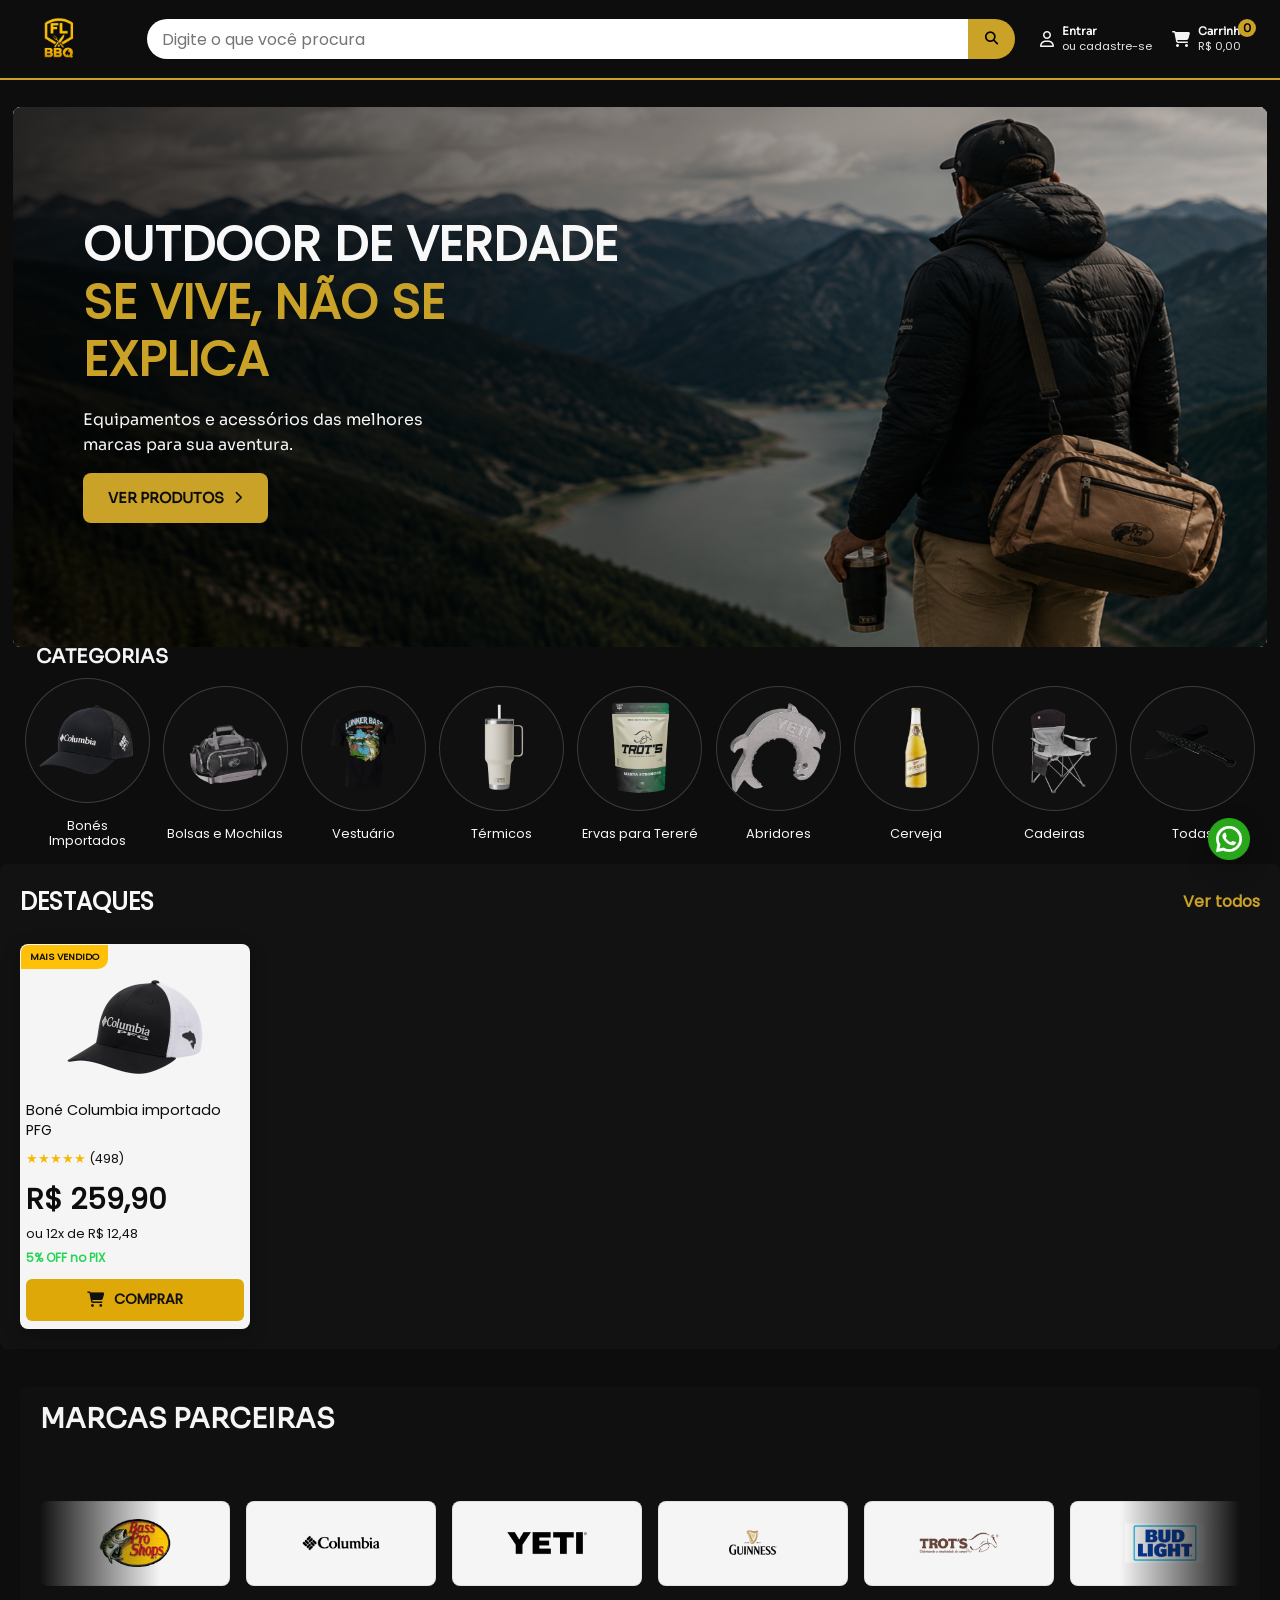
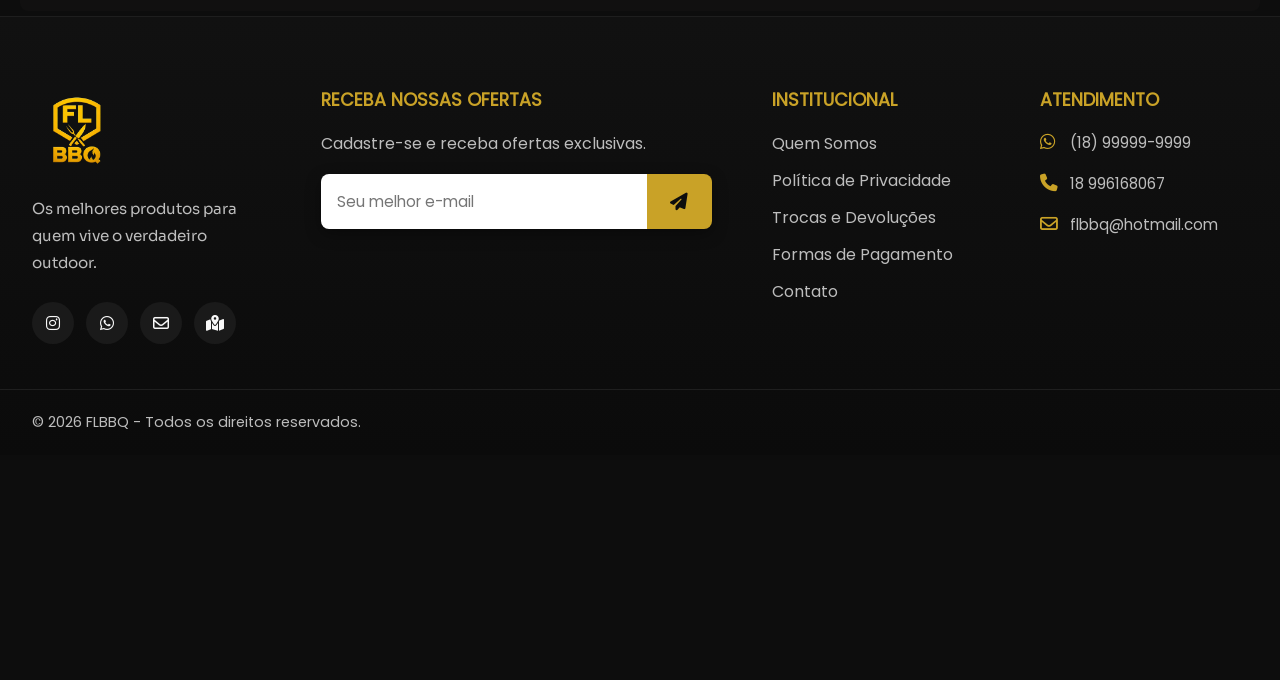
==== index.html @ b95c38c6 "V1 do projeto FLBBQ. OBS: somente o visual da loja está feito nesta etapa, ainda faltam alguns ajust" ====
<!DOCTYPE html>
<html lang="pt-br">
<head>
    <meta charset="UTF-8">
    <meta name="viewport" content="width=device-width, initial-scale=1.0">
    <!-- FAVICON SITE -->
     <link rel="shortcut icon" href="./src/favicon/favicon.ico" type="image/x-icon">
    <!-- IMPORT DOS ICONES -->
     <link rel="stylesheet"href="https://cdnjs.cloudflare.com/ajax/libs/font-awesome/6.7.2/css/all.min.css">
    <!-- LINK dos CSS -->
     <link rel="stylesheet" href="./src/style/global.css">
     <link rel="stylesheet" href="./src/style/header.css">
     <link rel="stylesheet" href="./src/style/banner.css">
     <link rel="stylesheet" href="./src/style/categorias.css">
     <link rel="stylesheet" href="./src/style/produtos.css">
     <link rel="stylesheet" href="./src/style/marcas.css">
     <link rel="stylesheet" href="./src/style/contato.css">
     <link rel="stylesheet" href="./src/style/footer.css">
    <title>FLBBQ</title>
</head>
<body>
    <header class="header">

        <!-- TOPO -->
        <div class="header-top">
            <div class="container">

                <div class="header-contact">
                    <a href="#">
                        <i class="fa-regular fa-comment"></i>
                        Fale Conosco
                    </a>

                    <a href="tel:+5518996168067">
                        <i class="fa-solid fa-phone"></i>
                        (18) 99616-8067
                    </a>

                    <a href="#">
                        <i class="fa-brands fa-whatsapp"></i>
                        (18) 99616-8067
                    </a>
                </div>

                <div class="header-user-links">
                    <a href="#">
                        <i class="fa-regular fa-file-lines"></i>
                        Meus Pedidos
                    </a>

                    <a href="#">
                        <i class="fa-regular fa-user"></i>
                        Minha Conta
                    </a>
                </div>

            </div>
        </div>

        <!-- PRINCIPAL -->
        <div class="header-main">
            <div class="container">

                <div class="logo">
                    <a href="./index.html"><img src="./src/assets/imgs/logo.png" alt="FLBBQ"></a>
                </div>

                <form class="search-box">
                    <input type="text" placeholder="Digite o que você procura">
                    <button onclick="procurar()">
                        <i class="fa-solid fa-magnifying-glass"></i>
                    </button>
                </form>

                <div class="header-actions">

                    <a href="#" class="account">
                        <i class="fa-regular fa-user"></i>

                        <div>
                            <span>Entrar</span>
                            <small>ou cadastre-se</small>
                        </div>
                    </a>

                    <a href="#" class="cart">
                        <i class="fa-solid fa-cart-shopping"></i>

                        <div>
                            <span>Carrinho</span>
                            <small>R$ 0,00</small>
                        </div>

                        <span class="cart-badge">0</span>
                    </a>

                </div>

            </div>
        </div>
        <hr>

        <!-- MENU -->
        <nav class="navbar">
            <div class="container">

                <ul>
                    <li><a href="#">Bonés Importados</a></li>
                    <li><a href="#">Vestuário</a></li>
                    <li><a href="#">Térmicos</a></li>
                    <li><a href="#">Cerveja</a></li>
                    <li><a href="#">Abridores de Garrafa</a></li>
                    <li><a href="#">Bolsas e Mochilas</a></li>
                    <li><a href="#">Cadeiras e Decoração</a></li>
                    <li><a href="#">+ Categorias</a></li>
                </ul>

            </div>
        </nav> 

    </header>

    <a href="https://api.whatsapp.com/send/?phone=5518996168067&text=Seja+bem+bem+vindo+ao+FLBBQ%2C+em+que+posso+te+ajudar+hoje" class="btn-contato" target="_blank">
        <img src="./src/assets/imgs/ico/whatsapp.png" alt="Contato">
    </a>

    <main>

        <div class="main-conteiner">

            <!-- Slider -->

            <div class="banner-slider">

                <img src="./src/assets/imgs/banners/banner1.jpg" class="slide active">
                <img src="./src/assets/imgs/banners/banner2.jpg" class="slide">
                <img src="./src/assets/imgs/banners/banner3.jpg" class="slide">
                <img src="./src/assets/imgs/banners/banner4.jpg" class="slide">

            </div>

            <!-- Overlay -->

            <div class="banner-overlay"></div>

            <!-- Botões -->

            <button class="banner-btn prev">
                <i class="fa-solid fa-chevron-left"></i>
            </button>

            <button class="banner-btn next">
                <i class="fa-solid fa-chevron-right"></i>
            </button>

            <!-- Conteúdo -->

            <div class="main-content">

                <h2>
                    OUTDOOR DE VERDADE
                    <span>SE VIVE, NÃO SE EXPLICA</span>
                </h2>

                <p>
                    Equipamentos e acessórios das melhores marcas para sua aventura.
                </p>

                <button>

                    <a href="#destaques">VER PRODUTOS</a>

                    <i class="fa-solid fa-chevron-right"></i>

                </button>

            </div>

        </div>

    </main>

    <div class="banner-info">

        <div class="info-item">

            <i class="fa-solid fa-truck"></i>

            <div>

                <h4>ENVIO PARA TODO BRASIL</h4>

                <p>Com agilidade e segurança</p>

            </div>

        </div>

        <div class="info-item">

            <i class="fa-regular fa-credit-card"></i>

            <div>

                <h4>PARCELE EM ATÉ 12X</h4>

                <p>No cartão de crédito</p>

            </div>

        </div>

        <div class="info-item">

            <i class="fa-regular fa-gem"></i>

            <div>

                <h4>DESCONTO NO PIX</h4>

                <p>5% de desconto</p>

            </div>

        </div>

        <div class="info-item">

            <i class="fa-solid fa-shield-halved"></i>

            <div>

                <h4>COMPRA 100% SEGURA</h4>

                <p>Seus dados protegidos</p>

            </div>

        </div>

    </div>
    <section id="categorias">

        <h2 class="categoria-title">Categorias</h2>

        <div class="categoria-container">

            <div class="categoria" onclick="categoria('bone')">
                <div class="categoria-img">
                    <img src="./src/assets/imgs/categorias/BONE.png" alt="Boné">
                </div>
                <h3>Bonés Importados</h3>
            </div>

            <div class="categoria">
                <div class="categoria-img" onclick="categoria('mochila')">
                    <img src="./src/assets/imgs/categorias/BOUSA_MOCHILA.png" alt="Mochila">
                </div>
                <h3>Bolsas e Mochilas</h3>
            </div>

            <div class="categoria" onclick="categoria('vestuario')">
                <div class="categoria-img">
                    <img src="./src/assets/imgs/categorias/VESTUARIO.png" alt="Vestuário">
                </div>
                <h3>Vestuário</h3>
            </div>

            <div class="categoria" onclick="categoria('termico')">
                <div class="categoria-img">
                    <img src="./src/assets/imgs/categorias/TERMICOS.png" alt="Térmico">
                </div>
                <h3>Térmicos</h3>
            </div>

            <div class="categoria" onclick="categoria('terere')">
                <div class="categoria-img">
                    <img src="./src/assets/imgs/categorias/ERVA.png" alt="Tereré">
                </div>
                <h3>Ervas para Tereré</h3>
            </div>

            <div class="categoria" onclick="categoria('abridor')">
                <div class="categoria-img">
                    <img src="./src/assets/imgs/categorias/ABRIDOR_GARRAFA.png" alt="Abridor">
                </div>
                <h3>Abridores</h3>
            </div>

            <div class="categoria" onclick="categoria('cerveja')">
                <div class="categoria-img">
                    <img src="./src/assets/imgs/categorias/CERVEJA.png" alt="Cerveja">
                </div>
                <h3>Cerveja</h3>
            </div>

            <div class="categoria">
                <div class="categoria-img" onclick="categoria('cadeira')">
                    <img src="./src/assets/imgs/categorias/CADEIRAS_DECORACAO.png" alt="Cadeira">
                </div>
                <h3>Cadeiras</h3>
            </div>

            <div class="categoria" id="TodasCategorias">

                <div class="categoria-img" onclick="categoria('todos')">

                    <img
                        id="imgTodasCategorias"
                        src="./src/assets/imgs/categorias/CUTELEIRA.png"
                        alt="Todas as categorias"
                    >

                </div>

                <h3>Todas</h3>

            </div>

        </div>

    </section>

    <section id="destaques">

        <div class="container">

            <div class="section-header">

                <h2>Destaques</h2>

                <a href="#">Ver todos</a>

            </div>

            <div class="produtos">

                <!-- Produto -->

                <article class="card-produto">

                    <span class="status mais-vendido">Mais Vendido</span>

                    <div class="image-produto" id="produto">

                        <img src="./src/assets/imgs/produtos/Bone-Columbia-PFG.png" alt="Image Produto">

                    </div>

                    <div class="info-produto">

                        <h3>
                            Boné Columbia importado PFG
                        </h3>

                        <div class="avaliacao">

                            ★★★★★
                            <span>(498)</span>

                        </div>

                        <div class="preco">

                            R$ 259,90

                        </div>

                        <div class="parcelas">

                            ou 12x de R$ 12,48

                        </div>

                        <div class="pix">

                            5% OFF no PIX

                        </div>

                        <button>

                            <i class="fa-solid fa-cart-shopping"></i>

                            Comprar

                        </button>

                    </div>

                </article>

                <!-- Repita os outros produtos -->

            </div>

        </div>

    </section>

    <section id="marcas">

        <div class="container">

            <div class="section-header">

                <h2>Marcas Parceiras</h2>

            </div>

            <div class="marcas-slider">

                <div class="marcas-track">

                    <!-- PRIMEIRA LISTA -->

                    <a href="https://www.basspro.com/home" class="marca" target="_blank">
                        <img src="./src/assets/imgs/marcas/bassproshops.png" alt="Bass Pro Shops">
                    </a>

                    <a href="https://www.columbiasportswear.com.br/" class="marca" target="_blank">
                        <img src="./src/assets/imgs/marcas/columbia.png" alt="Columbia">
                    </a>

                    <a href="https://www.yeti.com/" class="marca" target="_blank">
                        <img src="./src/assets/imgs/marcas/yeti.png" alt="YETI">
                    </a>

                    <a href="https://www.guinness.com/" class="marca" target="_blank">
                        <img src="./src/assets/imgs/marcas/guinness.png" alt="Guinness">
                    </a>

                    <a href="https://trots.com.br/" class="marca" target="_blank">
                        <img src="./src/assets/imgs/marcas/trots.png" alt="Trots">
                    </a>

                    <a href="https://www.budlight.com/" class="marca" target="_blank">
                        <img src="./src/assets/imgs/marcas/budlight.png" alt="Bud Light">
                    </a>

                    <a href="#" class="marca">
                        <img src="./src/assets/imgs/marcas/bronwning.png" alt="Browning">
                    </a>

                    <a href="#" class="marca">
                        <img src="./src/assets/imgs/marcas/cabelas.png" alt="Cabelas">
                    </a>

                    <a href="#" class="marca">
                        <img src="./src/assets/imgs/marcas/coleman.png" alt="Coleman">
                    </a>

                    <a href="#" class="marca">
                        <img src="./src/assets/imgs/marcas/coors.png" alt="Coors">
                    </a>

                    <a href="#" class="marca">
                        <img src="./src/assets/imgs/marcas/kershaw.png" alt="Kershaw">
                    </a>

                    <a href="#" class="marca">
                        <img src="./src/assets/imgs/marcas/miller.png" alt="Miller">
                    </a>

                    <a href="#" class="marca">
                        <img src="./src/assets/imgs/marcas/modelo.png" alt="Modelo">
                    </a>

                    <!-- SEGUNDA LISTA (DUPLICADA) -->

                    <a href="https://www.basspro.com/home" class="marca" target="_blank">
                        <img src="./src/assets/imgs/marcas/bassproshops.png" alt="Bass Pro Shops">
                    </a>

                    <a href="https://www.columbiasportswear.com.br/" class="marca" target="_blank">
                        <img src="./src/assets/imgs/marcas/columbia.png" alt="Columbia">
                    </a>

                    <a href="https://www.yeti.com/" class="marca" target="_blank">
                        <img src="./src/assets/imgs/marcas/yeti.png" alt="YETI">
                    </a>

                    <a href="https://www.guinness.com/" class="marca" target="_blank">
                        <img src="./src/assets/imgs/marcas/guinness.png" alt="Guinness">
                    </a>

                    <a href="https://trots.com.br/" class="marca" target="_blank">
                        <img src="./src/assets/imgs/marcas/trots.png" alt="Trots">
                    </a>

                    <a href="https://www.budlight.com/" class="marca" target="_blank">
                        <img src="./src/assets/imgs/marcas/budlight.png" alt="Bud Light">
                    </a>

                    <a href="#" class="marca">
                        <img src="./src/assets/imgs/marcas/bronwning.png" alt="Browning">
                    </a>

                    <a href="#" class="marca">
                        <img src="./src/assets/imgs/marcas/cabelas.png" alt="Cabelas">
                    </a>

                    <a href="#" class="marca">
                        <img src="./src/assets/imgs/marcas/coleman.png" alt="Coleman">
                    </a>

                    <a href="#" class="marca">
                        <img src="./src/assets/imgs/marcas/coors.png" alt="Coors">
                    </a>

                    <a href="#" class="marca">
                        <img src="./src/assets/imgs/marcas/kershaw.png" alt="Kershaw">
                    </a>

                    <a href="#" class="marca">
                        <img src="./src/assets/imgs/marcas/miller.png" alt="Miller">
                    </a>

                    <a href="#" class="marca">
                        <img src="./src/assets/imgs/marcas/modelo.png" alt="Modelo">
                    </a>

                </div>

            </div>

        </div>

    </section>

    <footer>

        <div class="container footer-container">

            <!-- Logo -->

            <div class="footer-logo">

                <img src="./src/assets/imgs/logo.png" alt="FLBBQ">

                <p>
                    Os melhores produtos para quem vive o verdadeiro
                    outdoor.
                </p>

                <div class="footer-social">

                    <!-- Instagram -->
                    <a href="https://instagram.com/flbbq" target="_blank" aria-label="Instagram">
                        <i class="fa-brands fa-instagram"></i>
                    </a>

                    <!-- WhatsApp -->
                    <a href="https://api.whatsapp.com/send/?phone=5518996168067&text=Seja+bem+bem+vindo+ao+FLBBQ%2C+em+que+posso+te+ajudar+hoje" target="_blank" aria-label="WhatsApp">
                        <i class="fa-brands fa-whatsapp"></i>
                    </a>

                    <!-- E-mail -->
                    <a href="mailto:contato@flbbq.com.br" aria-label="E-mail">
                        <i class="fa-regular fa-envelope"></i>
                    </a>

                    <a href="https://www.google.com/maps/search/?api=1&query=Av.+Cel.+José+Soares+Marcondes,+3364+-+Jardim+Bongiovani,+Presidente+Prudente+-+SP,+19050-230" target="_blank" aria-label="Nossa localização">
                        <i class="fa-solid fa-map-location-dot"></i>
                    </a>

                </div>

            </div>

            <!-- Newsletter -->

            <div class="footer-news">

                <h3>Receba nossas ofertas</h3>

                <p>
                    Cadastre-se e receba ofertas exclusivas.
                </p>

                <form>

                    <input
                        type="email"
                        placeholder="Seu melhor e-mail"
                    >

                    <button>

                        <i class="fa-solid fa-paper-plane"></i>

                    </button>

                </form>

            </div>

            <!-- Institucional -->

            <div class="footer-links">

                <h3>Institucional</h3>

                <ul>

                    <li><a href="#">Quem Somos</a></li>

                    <li><a href="#">Política de Privacidade</a></li>

                    <li><a href="#">Trocas e Devoluções</a></li>

                    <li><a href="#">Formas de Pagamento</a></li>

                    <li><a href="#">Contato</a></li>

                </ul>

            </div>

            <!-- Atendimento -->

            <div class="footer-contact">

                <h3>Atendimento</h3>

                <ul>

                    <li>

                        <i class="fa-brands fa-whatsapp"></i>

                        (18) 99999-9999

                    </li>

                    <li>

                        <i class="fa-solid fa-phone"></i>

                        18 996168067

                    </li>

                    <li>

                        <i class="fa-regular fa-envelope"></i>

                        flbbq@hotmail.com

                    </li>

                </ul>

            </div>

        </div>

        <div class="footer-bottom">

            <div class="container">

                <p>

                    © 2026 FLBBQ - Todos os direitos reservados.

                </p>

            </div>

        </div>

    </footer>

    <script src="./src/assets/JS/main.js"></script>
    <script src="./src/assets/JS/banner/script.js"></script>
    <script src="./src/assets/JS/categorias/script.js"></script>
</body>
</html>
---- src/style/global.css ----
/* IMPORTANDO AS FONTES PARA O PROJETO */
@font-face {
    font-family: Poppins;
    src: url(../assets/fonts/Poppins/Poppins-Regular.ttf);
}
@font-face {
    font-family: Sora;
    src: url(../assets/fonts/Sora/static/Sora-Regular.ttf);
}

/* ====================================
   DESIGN SYSTEM
==================================== */

:root{

    /*====================================
                CORES
    ====================================*/

    --gold: #C9A227;
    --gold-hover: #D8B53B;
    --gold-light: #E8C75A;

    --black: #0D0D0D;
    --black-light: #111010;
    --black-soft: #131212;

    --white: #F5F5F5;

    --gray: #E5E5E5;
    --gray-light: #F8F8F8;
    --gray-dark: #BDBDBD;

    --success: #2ECC71;
    --danger: #E74C3C;

    /*====================================
                FONTES
    ====================================*/

    --font-primary: "Poppins", sans-serif;
    --font-secund: "Sora", sans-serif;

    /*====================================
                TAMANHOS
    ====================================*/

    --container-width: 1400px;

    --top-bar-height: 32px;
    --header-height: 70px;
    --menu-height: 48px;

    --search-height: 42px;
    --button-height: 48px;

    /*====================================
                BORDAS
    ====================================*/

    --radius-sm: 4px;
    --radius-md: 8px;
    --radius-lg: 12px;
    --radius-full: 50%;

    /*====================================
                SOMBRAS
    ====================================*/

    --shadow-sm: 0 2px 8px rgba(0,0,0,.15);
    --shadow-md: 0 4px 15px rgba(0,0,0,.20);
    --shadow-lg: 0 8px 25px rgba(0,0,0,.25);

    /*====================================
                TRANSIÇÕES
    ====================================*/

    --transition-fast: .2s;
    --transition-normal: .3s;
    --transition-slow: .5s;

    /*====================================
                ESPAÇAMENTOS
    ====================================*/

    --space-xs: .5rem;
    --space-sm: .75rem;
    --space-md: 1rem;
    --space-lg: 1.5rem;
    --space-xl: 2rem;
    --space-2xl: 3rem;
}

/*====================================
            RESET
====================================*/

*{
    margin: 0;
    padding: 0;
    box-sizing: border-box;
}

html{
    scroll-behavior: smooth;
}

img{
    display: block;
    max-width: 100%;
}

a{
    text-decoration: none;
    color: inherit;
}

button{
    border: none;
    outline: none;
    cursor: pointer;
    font-family: inherit;
}

input{
    border: none;
    outline: none;
    font-family: inherit;
}

ul{
    list-style: none;
}

hr{
    border: 1px solid var(--gold);
}


/* =========================
   FONTES
========================= */

body{
    width: auto;
    height: auto;
    font-family: var(--font-primary);
    background: var(--black);
}

/* Container central da página */
.container{
    width:min(1400px,95%);
    margin:auto;
}

main{
    margin-top: 3vh;
    display: flex;
    align-items: center;
    justify-content: center;
}
---- src/style/header.css ----
/* =========================
   HEADER SUPERIOR
========================= */

.header-top{
    display: none;
    background: var(--black);
    border-bottom:1px solid rgba(255,255,255,.08);
}

/*
   Flex:
   Coloca os elementos lado a lado
*/
.header-top .container{
    display:flex;

    /* um grupo à esquerda e outro à direita */
    justify-content:space-between;

    /* centraliza verticalmente */
    align-items:center;

    /* altura menor */
    min-height: 20px;
}

/* Telefones e links */
.header-contact,
.header-user-links{
    display:flex;
    flex-direction: row;
    gap: 18px;
}

/* Links da barra superior */
.header-top a{
    color: var(--white);
    text-decoration:none;
    font-size:0.75rem;
    transition: 0.3s;
}

.header-top a:hover{
    color: var(--gold-hover);
}

/* =========================
   HEADER PRINCIPAL
========================= */

.header-main{
    background: var(--black);

    /* altura reduzida */
    padding:12px 0;
}

/*
   Grid:
   Logo | Busca | Ações
*/
.header-main .container{
    display:grid;

    /*
       90px para logo
       1fr ocupa todo espaço restante
       auto ajusta ações
    */
    grid-template-columns:90px 1fr auto;

    gap:25px;

    align-items:center;
}

/* =========================
   LOGO
========================= */

.logo img{
    width: 60%;
    display:block;
}

/* =========================
   BUSCA
========================= */

.search-box{
    display:flex;
    overflow:hidden;
    border-radius: 50px;
}

/*
   Campo ocupa todo espaço disponível
*/
.search-box input{
    width:100%;
    height: 40px;

    border:none;
    outline:none;

    padding:0 15px;

    font-family: var(--font-primary);
    font-size: 1rem;
}

/* Botão da lupa */
.search-box button{
    width: 50px;

    border:none;

    background: var(--gold);

    cursor:pointer;

    transition:.3s;
}

.search-box button:hover{
    background: var(--gold-hover);
}

/* =========================
   AÇÕES
========================= */

.header-actions{
    display:flex;
    gap:20px;
}

/* Login e Carrinho */
.account,
.cart{
    display:flex;

    align-items:center;

    gap:8px;

    text-decoration:none;

    color: var(--white);

    position:relative;
}

/* Texto principal */
.account span,
.cart span{
    display:block;

    font-family: var(--font-secund);
    font-size:.7rem;

    font-weight:600;
}

/* Texto secundário */
.account small,
.cart small{
    display:block;

    font-size:.7rem;
    color: var(--gray);
}

.cart span{
    display: flex;
    align-items: center;
    justify-content: center;
}

/* =========================
   BADGE CARRINHO
========================= */

.cart-badge{
    position:absolute;

    top:-5px;
    right:-8px;

    width:18px;
    height:18px;

    border-radius:50%;

    background: var(--gold);

    display:flex;

    justify-content:center;
    align-items:center;

    color:#000;

    font-size:.65rem;

    font-weight:700;
}

/* =========================
   MENU
========================= */

.navbar{
    display: none;
    background:#050505;
}

/* Lista horizontal */
.navbar ul{
    display:flex;

    justify-content:space-between;

    list-style:none;
}

/* Links menu */
.navbar a{
    display:block;

    padding:14px 0;

    color: var(--white);

    text-decoration:none;

    text-transform:uppercase;

    font-family: var(--font-secund);

    font-size:.78rem;

    font-weight:600;

    transition:.3s;
}

.navbar a:hover{
    color: var(--gold-hover);
}
---- src/style/banner.css ----
/*====================================
            BANNER
====================================*/

.main-conteiner{

    width:98%;
    height: 60vh;

    position:relative;

    overflow:hidden;

    border-radius:var(--radius-md);

    display:flex;
    align-items:center;

}

/*====================================
            SLIDER
====================================*/

.banner-slider{

    position:absolute;

    inset:0;

    overflow:hidden;

}

.slide{

    position:absolute;

    inset:0;

    width:100%;
    height:100%;

}

/* Banner atual */

.slide.active{

    opacity:1;

    transform:translateX(0);

    z-index:2;

}

/* Banner que saiu */

.slide.left{

    opacity:1;

    transform:translateX(-100%);

    z-index:1;

}

/* Banner que está entrando */

.slide.right{

    opacity:1;

    transform:translateX(100%);

    z-index:3;

}

/*====================================
        CAMADA ESCURA
====================================*/

.banner-overlay{

    position:absolute;

    inset:0;

    z-index:5;

    background:linear-gradient(

        90deg,

        rgba(0,0,0,.82) 0%,

        rgba(0,0,0,.45) 45%,

        rgba(0,0,0,.15) 100%

    );

}

/*====================================
            BOTÕES
====================================*/

.banner-btn{

    position:absolute;

    top:50%;

    transform:translateY(-50%);

    width:55px;
    height:55px;

    border:none;

    border-radius:50%;

    background:rgba(0,0,0,.45);

    color:#fff;

    cursor:pointer;

    opacity:0;

    pointer-events:none;

    transition:.3s;

    z-index:20;

    backdrop-filter:blur(5px);

}

.main-conteiner:hover .banner-btn{

    opacity:1;

    pointer-events:auto;

}

.banner-btn:hover{

    background:var(--black-light);

    color:var(--gray-light);

    transform:translateY(-50%) scale(1.08);

}

.prev{

    left:20px;

}

.next{

    right:20px;

}

.banner-btn i{

    font-size:18px;

}

/*====================================
        CONTEÚDO DO BANNER
====================================*/

.main-content{

    position:relative;

    z-index:15;

    max-width:550px;

    margin-left:70px;

}

/*====================================
            TÍTULO
====================================*/

.main-content h2{

    font-family:var(--font-primary);

    font-size:3rem;

    line-height:1.2;

    text-transform:uppercase;

    color:var(--gray-light);

}

.main-content h2 span{

    color:var(--gold);

}

/*====================================
            TEXTO
====================================*/

.main-content p{

    margin-top:18px;

    max-width:390px;

    color:var(--white);

    font-family:var(--font-secund);

    font-size:1rem;

    line-height:1.6;

}

/*====================================
            BOTÃO
====================================*/

.main-content button{

    transform: translateY(-15px);

    margin-top:30px;

    width:185px;
    height:50px;

    border:none;

    border-radius:var(--radius-md);

    background:var(--gold);

    color:var(--black);

    font-family:var(--font-secund);

    font-size:.9rem;

    font-weight:700;

    text-transform:uppercase;

    display:flex;

    align-items:center;

    justify-content:center;

    gap:10px;

    cursor:pointer;

    transition:.3s;

}

.main-content button a{

    text-decoration:none;

    color:inherit;

}

.main-content button:hover{

    background:var(--gold-hover);

    box-shadow:0 12px 30px rgba(0,0,0,.35);

}

.main-content button i{

    font-size:.8rem;

}

/*====================================
        INFORMAÇÕES
====================================*/

.banner-info{
    
    display: none;

    position:absolute;

    left:50%;

    bottom:17vh;

    transform:translateX(-50%);

    width:96%;

    max-width:1180px;

    height:78px;

    background:var(--black-light);

    justify-content:space-between;

    align-items:center;

    border-radius:var(--radius-md);

    box-shadow:0 10px 25px rgba(0,0,0,.35);

    z-index:30;

}

.info-item{

    flex:1;

    display:none; /* APARECER AS INFORMAÇOES DO BANNER*/

    justify-content:center;

    align-items:center;

    gap:14px;

    height:55%;

    border-right:1px solid rgba(255,255,255,.12);

}

.info-item:last-child{

    border-right:none;

}

.info-item i{

    color:var(--gold);

    font-size:1.2rem;

}

.info-item h4{

    color:var(--gray-light);

    font-family:var(--font-primary);

    font-size:.8rem;

    font-weight:700;

    margin-bottom:3px;

}

.info-item p{

    color:var(--gray-dark);

    font-size:.7rem;

    font-family:var(--font-secund);

}

/*====================================
        RESPONSIVO
====================================*/

@media(max-width:1000px){

    .main-content{

        margin-left:40px;

    }

    .main-content h2{

        font-size:2.3rem;

    }

    .banner-info{

        flex-wrap:wrap;

        height:auto;

        padding:20px;

        gap:20px;

    }

    .info-item{

        flex:0 0 calc(50% - 10px);

        border:none;

    }

}

@media(max-width:700px){

    .main-conteiner{

        height:60vh;

    }

    .main-content{

        margin:30px;

    }

    .main-content h2{

        font-size:2rem;

    }

    .main-content p{

        font-size:.9rem;

    }

    .banner-btn{

        width:45px;

        height:45px;

    }

    .banner-info{

        position:relative;

        left:0;

        bottom:0;

        transform:none;

        width:100%;

        margin-top:20px;

        border-radius:0;

    }

    .info-item{

        flex:100%;

    }

}
---- src/style/categorias.css ----
/*======================================
            CATEGORIAS
=======================================*/

#categorias{

    width: 100%;

    max-width: var(--container-width);
    transform: translateY(-7vh);
    margin: 60px auto;

}

#categorias h2{
    margin-left: 4vh;
}

/*============================
        TÍTULO
=============================*/

.categoria-title{

    font-family: var(--font-secund);

    font-size: 1.2rem;

    color: var(--white);

    text-transform: uppercase;

    margin-bottom: 1vh;

}

/*============================
    CONTAINER DAS CATEGORIAS
=============================*/

.categoria-container{

    display: flex;

    padding: 0px 2vh;

    justify-content: space-around;

    align-items: center;

}

/*============================
        CARD
=============================*/

.categoria{

    width: 120px;

    display: flex;

    flex-direction: column;

    align-items: center;

    cursor: pointer;

    transition: var(--transition-normal);

}

/*============================
    CÍRCULO DA IMAGEM
=============================*/

.categoria-img{

    width: 125px;

    height: 125px;

    border-radius: 50%;

    border: 1px solid rgba(255,255,255,.18);

    background: var(--black-light);

    display: flex;

    justify-content: center;

    align-items: center;

    overflow: hidden;

    transition: .3s;

}

/*============================
        IMAGEM
=============================*/

.categoria-img img{

    width: 78%;

    transition: .35s;

}

/*============================
        TEXTO
=============================*/

.categoria h3{

    margin-top: 15px;

    font-family: var(--font-primary);

    font-size: .8rem;

    color: var(--white);

    text-align: center;

    line-height: 1.2;

    font-weight: 500;

}

/*============================
        HOVER
=============================*/

.categoria:hover .categoria-img{

    border-color: var(--gold);

    box-shadow: 0 0 18px rgba(201,162,39,.35);

}

.categoria:hover img{

    transform: scale(1.08);

}

.categoria:hover h3{

    color: var(--gold);

}


/*====================================
        TODAS AS CATEGORIAS
====================================*/

#TodasCategorias .categoria-img img{

    transition: opacity .35s ease,
                transform .35s ease;

}

/* Classe usada pelo JavaScript */

#TodasCategorias .categoria-img img.fade{

    opacity:0;

    transform:scale(.92);

}
---- src/style/produtos.css ----
/*====================================
            DESTAQUES
====================================*/

#destaques{

    width:100%;
    display:flex;
    justify-content:center;
    align-items:center;
    transform: translateY(-12vh);
    padding:0px 0px 20px;
    background: var(--black);

}

#destaques .container{

    width:100%;
    max-width:1300px;

    margin:auto;

    padding:20px;

    background:var(--black-soft);

    border-radius:var(--radius-md);

}

/*====================================
            HEADER
====================================*/

.section-header{

    display:flex;

    justify-content:space-between;

    align-items:center;

    margin-bottom:25px;

}

.section-header h2{

    color:var(--gray-light);

    font-family:var(--font-primary);

    text-transform:uppercase;

}

.section-header a{

    color:var(--gold);

    text-decoration:none;

    font-weight:600;

}

.section-header a:hover{

    text-decoration:underline;

}

/*====================================
            GRID
====================================*/

.produtos{

    display:flex;

    gap:18px;

    flex-wrap:wrap;

    justify-content:flex-start;

}

/*====================================
            CARD
====================================*/

.card-produto{

    width:230px;
    height: auto;

    background:var(--white);

    border-radius:8px;

    overflow:hidden;

    position:relative;

    display:flex;
    flex-direction:column;

    border:1px solid rgba(255,255,255,.08);

    transition:.3s;

    box-shadow:0 5px 18px rgba(0,0,0,.25);

}

.card-produto:hover{

    transform:translateY(-1px);

    border-color:var(--gold);

    box-shadow:0 12px 25px rgba(0,0,0,.35);

}

/*====================================
            STATUS
====================================*/

.status{

    position:absolute;

    padding:5px 9px;

    border-radius: 0px 0px 10px 0px;

    font-size:.6rem;

    font-weight:bold;

    text-transform:uppercase;

    z-index:5;

}

.mais-vendido{

    background:#ffc107;

    color: var(--black);

}

.desconto{

    background:#dc3545;

    color: var(--white);

}

.lancamento{

    background:#ffc107;

    color: var(--black);

}

/*====================================
            IMAGEM
====================================*/

.image-produto{

    width:100%;

    height:150px;

    background:var(--white);

    display:flex;

    justify-content:center;

    align-items:center;

}

.image-produto img{

    width:100%;

    height:100%;

    object-fit:contain;

}


/*====================================
            INFO
====================================*/

.info-produto{

    max-height: 250px;

    flex:1;

    display:flex;

    flex-direction:column;

    padding: 5px;

}

.info-produto h3{

    color: var(--black);

    font-size:.9rem;

    line-height:1.4;

    font-weight:500;

    height:42px;

    margin-bottom:8px;

    overflow:hidden;

}

.avaliacao{

    color:#f5b904;

    font-size:.8rem;

    margin-bottom:10px;

}

.avaliacao span{

    color: var(--black-soft);

}

.preco{

    color: var(--black);

    font-size:1.8rem;

    font-weight:700;

    margin-bottom:4px;

}

.parcelas{

    color: var(--black-soft);

    font-size:.8rem;

    margin-bottom:6px;

}

.pix{

    color:#27d455;

    font-size:.75rem;

    font-weight:600;

    margin-bottom:10px;

}

/*====================================
            BOTÃO
====================================*/

.card-produto button{

    margin:2px 0px;

    width:100%;

    height:42px;

    border:none;

    border-radius:6px;

    background: #dda808;

    color:#111;

    font-size:.9rem;

    font-weight:700;

    text-transform:uppercase;

    cursor:pointer;

    display:flex;

    justify-content:center;

    align-items:center;

    gap:10px;

    transition:.3s;

}

.card-produto button:hover{

    background: #e4ac06;

}

.card-produto button i{

    font-size:.95rem;

}
---- src/style/marcas.css ----
/*====================================
        MARCAS PARCEIRAS
====================================*/

#marcas{

    width:100%;

    transform: translateY(-10vh);

    display:flex;
    justify-content:center;

    padding:0 20px 20px;

    background: var(--black);

}

#marcas .container{

    width:100%;
    max-width:1300px;

    background:var(--black-light);

    padding:0 20px 25px;

    border-radius:var(--radius-md);

}

/*====================================
        CABEÇALHO
====================================*/

#marcas .section-header{

    display:flex;

    justify-content:space-between;

    align-items:center;

    margin:15px 0;

}

#marcas .section-header h2{

    font-family:var(--font-secund);

    color:var(--white);

    font-size:1.7rem;

}

#marcas .section-header a{

    color:var(--gold);

    text-decoration:none;

    font-family:var(--font-primary);

    font-size:.95rem;

    transition:var(--transition-normal);

}

/*====================================
            SLIDER
====================================*/

.marcas-slider{
    position:relative;
    display: flex;
    align-items: self-end;
    overflow:hidden;
    width:100%;
    height: 15vh;

}

/*====================================
        FADE LATERAL
====================================*/

.marcas-slider::before,
.marcas-slider::after{

    content:"";

    position:absolute;

    top:0;

    width:120px;

    height:100%;

    z-index:5;

    pointer-events:none;

}

.marcas-slider::before{

    left:0;

    background:linear-gradient(
        to right,
        var(--black-light),
        transparent
    );

}

.marcas-slider::after{

    right:0;

    background:linear-gradient(
        to left,
        var(--black-light),
        transparent
    );

}

/*====================================
            ESTEIRA
====================================*/

.marcas-track{

    display:flex;

    align-items:center;

    gap:16px;

    width:max-content;

    animation:marquee 35s linear infinite;

}

/*====================================
        PAUSA A ANIMAÇÃO
====================================*/

.marcas-slider:hover .marcas-track{

    animation-play-state:paused;

}

/*====================================
            CARD
====================================*/

.marca{

    flex:0 0 190px;

    height:85px;

    background:var(--white);

    border-radius:var(--radius-md);

    display:flex;

    justify-content:center;

    align-items:center;

    text-decoration:none;

    border:1px solid rgba(0,0,0,.08);

    transition:
        transform .35s ease,
        box-shadow .35s ease,
        border-color .35s ease;

}

/*====================================
        HOVER CARD
====================================*/

.marca:hover{

    transform:translateY(-8px);

    border-color:var(--gold);

    box-shadow:0 15px 30px rgba(0,0,0,.25);

}

/*====================================
            LOGO
====================================*/

.marca img{

    max-width:75%;

    max-height:58%;

    object-fit:contain;

    transition:transform .35s ease;

}

/*====================================
        HOVER LOGO
====================================*/

.marca:hover img{

    transform:scale(1.08);

}

/*====================================
            ANIMAÇÃO
====================================*/

@keyframes marquee{

    from{

        transform:translateX(0);

    }

    to{

        transform:translateX(calc(-50% - 8px));

    }

}

/*====================================
        RESPONSIVIDADE
====================================*/

@media (max-width:1024px){

    .marca{

        flex:0 0 170px;

    }

}

@media (max-width:768px){

    #marcas{

        padding:0 10px 20px;

    }

    #marcas .section-header{

        flex-direction:column;

        gap:10px;

        align-items:flex-start;

    }

    .marca{

        flex:0 0 150px;

        height:75px;

    }

}

@media (max-width:480px){

    .marca{

        flex:0 0 130px;

        height:65px;

    }

}
---- src/style/contato.css ----
/*====================================
        BOTÃO FLUTUANTE
====================================*/

.btn-contato{

    position: fixed;

    right: 30px;

    bottom: 40px;

    border-radius: 50%;

    display: flex;

    justify-content: center;

    align-items: center;

    text-decoration: none;

    box-shadow: var(--shadow-lg);

    z-index: 9999;

    transition: .35s ease;

}

/*====================================
            IMAGEM
====================================*/

.btn-contato img{

    width: 42px;

    transition: .35s;

}

/*====================================
            HOVER
====================================*/

.btn-contato:hover{

    transform: translateY(-6px);

}

.btn-contato:hover img{

    transform: scale(1.08);

}
---- src/style/footer.css ----
/*====================================
            FOOTER
====================================*/

footer{

    transform: translateY(-25vh);

    margin-top: 120px;

    background: linear-gradient(
        180deg,
        #111111 0%,
        #0b0b0b 100%
    );

    border-top: 1px solid rgba(255,255,255,.08);

}

/*====================================
        CONTAINER
====================================*/

.footer-container{

    display: grid;

    grid-template-columns: 1.1fr 1.8fr 1fr 1fr;

    gap: 60px;

    padding: 70px 0 45px;

}

/*====================================
            LOGO
====================================*/

.footer-logo img{

    width: 90px;

    margin-bottom: 18px;

}

.footer-logo p{

    color: var(--gray-dark);

    font-family: var(--font-secund);

    line-height: 1.8;

    font-size: .95rem;

    max-width: 220px;

}

/*====================================
        REDES SOCIAIS
====================================*/

.footer-social{

    display: flex;

    gap: 12px;

    margin-top: 25px;

}

.footer-social a{

    width: 42px;

    height: 42px;

    border-radius: 50%;

    background: #1a1a1a;

    display: flex;

    align-items: center;

    justify-content: center;

    color: var(--gray-light);

    font-size: 1rem;

    transition: .3s;

}

.footer-social a:hover{

    background: var(--gold);

    color: var(--black);

    transform: translateY(-5px);

}

/*====================================
        TÍTULOS
====================================*/

footer h3{

    color: var(--gold);

    font-size: 1.1rem;

    font-family: var(--font-primary);

    margin-bottom: 18px;

    text-transform: uppercase;

}

/*====================================
        NEWSLETTER
====================================*/

.footer-news p{

    color: var(--gray-dark);

    margin-bottom: 18px;

    line-height: 1.6;

}

.footer-news form{

    display: flex;

    overflow: hidden;

    border-radius: var(--radius-md);

    box-shadow: 0 5px 15px rgba(0,0,0,.35);

}

.footer-news input{

    flex: 1;

    border: none;

    outline: none;

    padding: 16px;

    background: #fff;

    font-size: .95rem;

}

.footer-news button{

    width: 65px;

    border: none;

    cursor: pointer;

    background: var(--gold);

    color: var(--black);

    font-size: 1.1rem;

    transition: .3s;

}

.footer-news button:hover{

    background: var(--gold-hover);

}

/*====================================
        LINKS
====================================*/

.footer-links ul{

    list-style: none;

}

.footer-links li{

    margin-bottom: 12px;

}

.footer-links a{

    text-decoration: none;

    color: var(--gray-dark);

    transition: .3s;

    position: relative;

}

.footer-links a:hover{

    color: var(--gold);

    padding-left: 8px;

}

/*====================================
        CONTATO
====================================*/

.footer-contact ul{

    list-style: none;

}

.footer-contact li{

    display: flex;

    align-items: center;

    gap: 12px;

    margin-bottom: 18px;

    color: var(--gray-dark);

    font-size: .95rem;

}

.footer-contact i{

    color: var(--gold);

    font-size: 1.1rem;

    width: 18px;

}

/*====================================
        FOOTER BOTTOM
====================================*/

.footer-bottom{

    border-top: 1px solid rgba(255,255,255,.08);

    padding: 22px 0;

}

.footer-bottom .container{

    display: flex;

    justify-content: space-between;

    align-items: center;

}

/*====================================
        COPYRIGHT
====================================*/

.footer-bottom p{

    color: var(--gray-dark);

    font-size: .9rem;

}

/*====================================
        RESPONSIVO
====================================*/

@media(max-width:1100px){

    .footer-container{

        grid-template-columns: repeat(2,1fr);

    }

}

@media(max-width:700px){

    .footer-container{

        grid-template-columns: 1fr;

        text-align: center;

        gap: 45px;

    }

    .footer-logo{

        display:flex;

        flex-direction:column;

        align-items:center;

    }

    .footer-social{

        justify-content:center;

    }

    .footer-news form{

        max-width:450px;

        margin:auto;

    }

    .footer-contact li{

        justify-content:center;

    }

    .footer-bottom .container{

        flex-direction:column;

        gap:18px;

    }

}
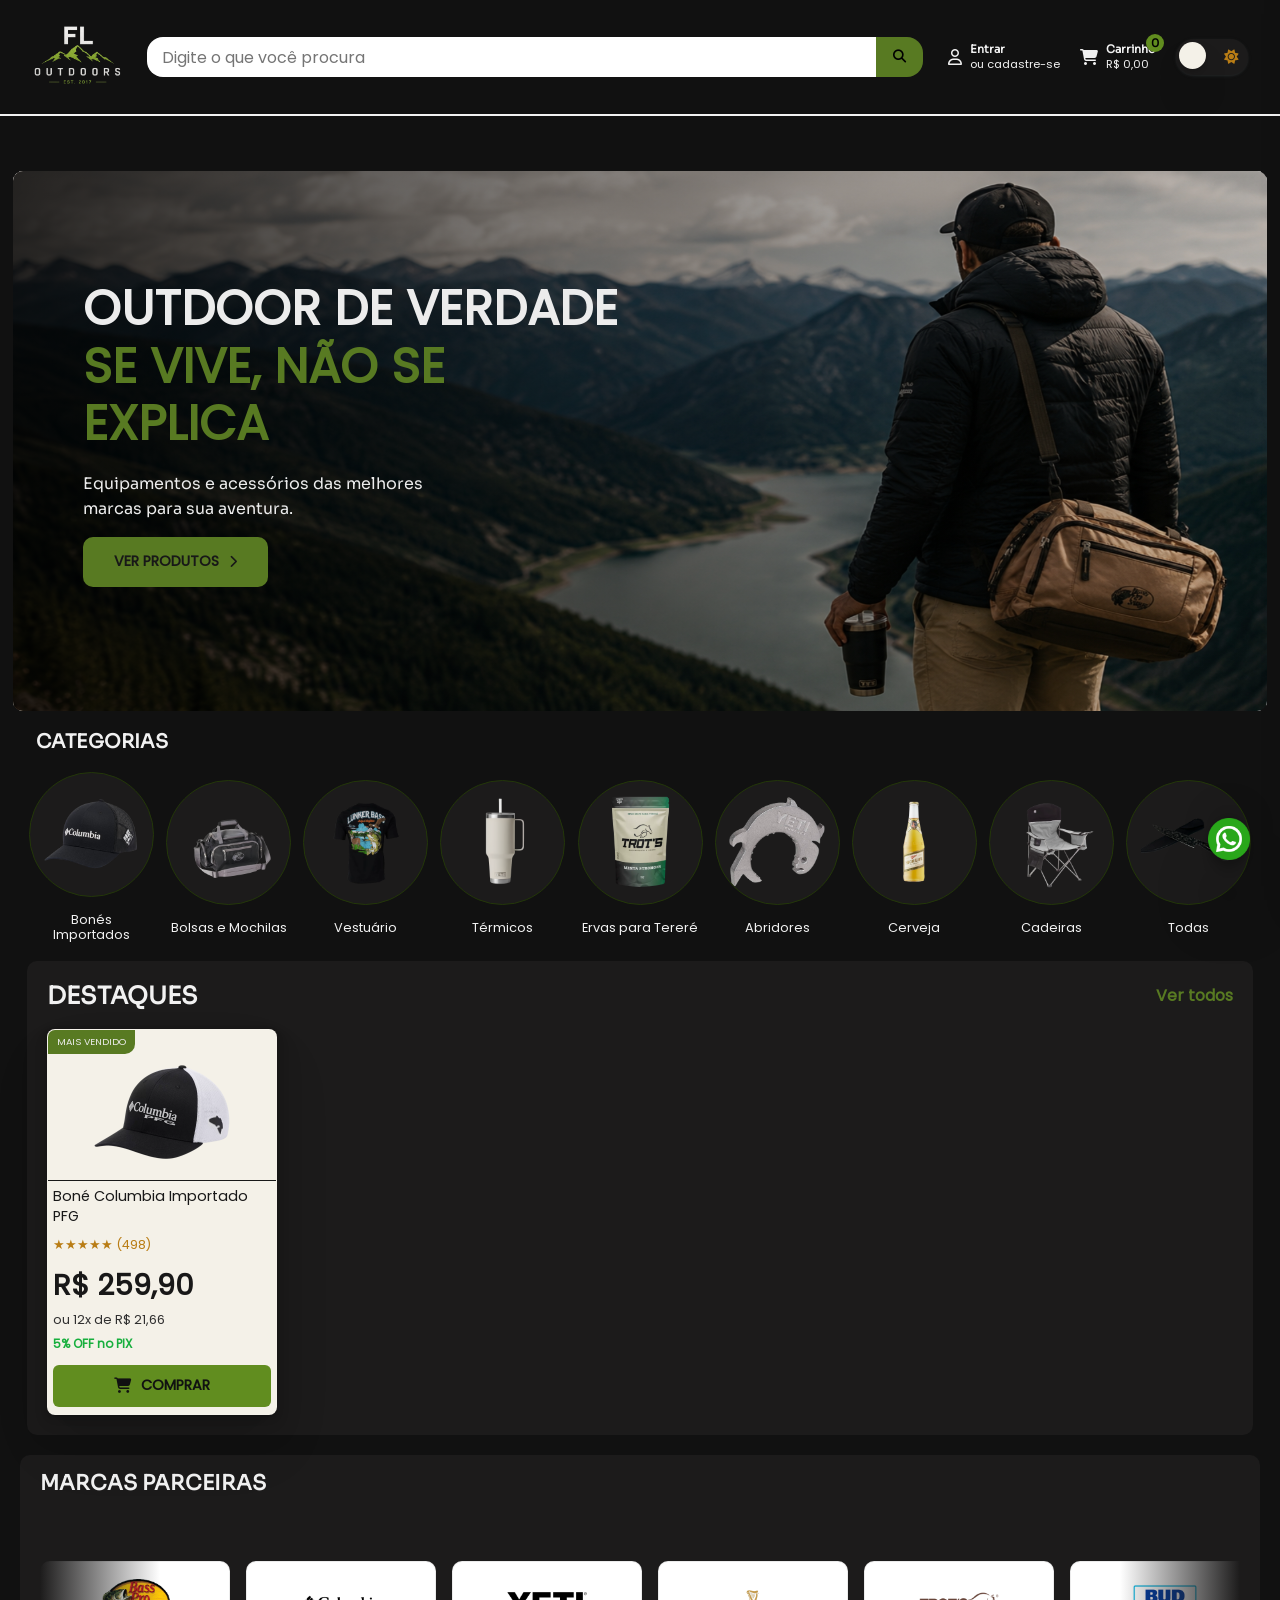
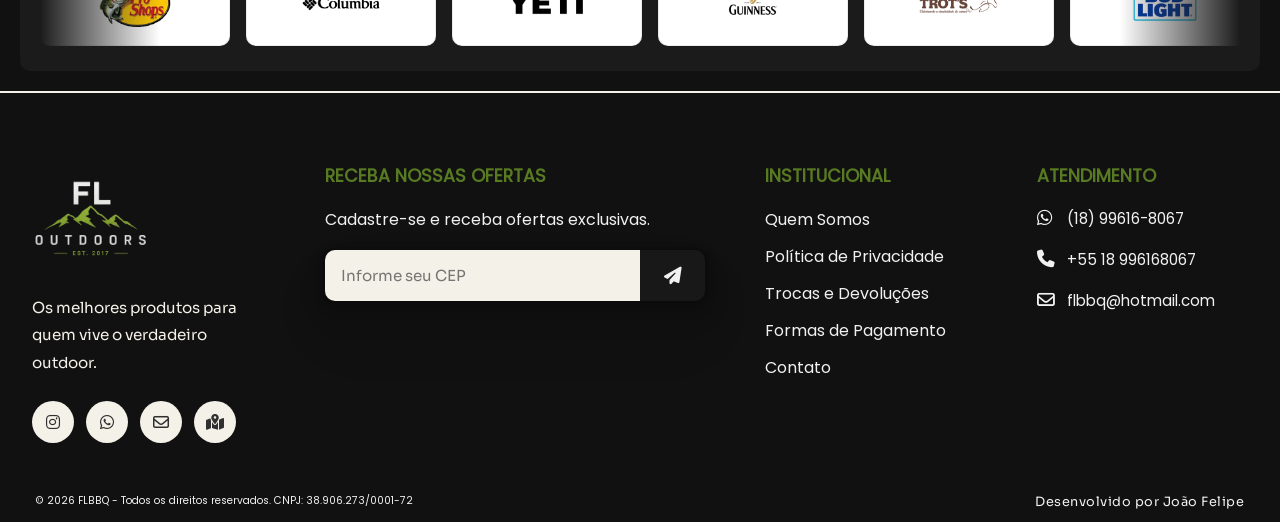
==== commit 9d13efba: "V2 do produto estilo visual mais melhorias no home" ====
--- a/index.html
+++ b/index.html
@@ -4,125 +4,16 @@
     <meta charset="UTF-8">
     <meta name="viewport" content="width=device-width, initial-scale=1.0">
     <!-- FAVICON SITE -->
-     <link rel="shortcut icon" href="./src/favicon/favicon.ico" type="image/x-icon">
+     <link rel="shortcut icon" href="./src/favicon/FL.svg" type="image/x-icon">
     <!-- IMPORT DOS ICONES -->
      <link rel="stylesheet"href="https://cdnjs.cloudflare.com/ajax/libs/font-awesome/6.7.2/css/all.min.css">
     <!-- LINK dos CSS -->
      <link rel="stylesheet" href="./src/style/global.css">
-     <link rel="stylesheet" href="./src/style/header.css">
-     <link rel="stylesheet" href="./src/style/banner.css">
-     <link rel="stylesheet" href="./src/style/categorias.css">
-     <link rel="stylesheet" href="./src/style/produtos.css">
-     <link rel="stylesheet" href="./src/style/marcas.css">
-     <link rel="stylesheet" href="./src/style/contato.css">
-     <link rel="stylesheet" href="./src/style/footer.css">
     <title>FLBBQ</title>
 </head>
 <body>
-    <header class="header">
-
-        <!-- TOPO -->
-        <div class="header-top">
-            <div class="container">
-
-                <div class="header-contact">
-                    <a href="#">
-                        <i class="fa-regular fa-comment"></i>
-                        Fale Conosco
-                    </a>
-
-                    <a href="tel:+5518996168067">
-                        <i class="fa-solid fa-phone"></i>
-                        (18) 99616-8067
-                    </a>
-
-                    <a href="#">
-                        <i class="fa-brands fa-whatsapp"></i>
-                        (18) 99616-8067
-                    </a>
-                </div>
-
-                <div class="header-user-links">
-                    <a href="#">
-                        <i class="fa-regular fa-file-lines"></i>
-                        Meus Pedidos
-                    </a>
-
-                    <a href="#">
-                        <i class="fa-regular fa-user"></i>
-                        Minha Conta
-                    </a>
-                </div>
-
-            </div>
-        </div>
-
-        <!-- PRINCIPAL -->
-        <div class="header-main">
-            <div class="container">
-
-                <div class="logo">
-                    <a href="./index.html"><img src="./src/assets/imgs/logo.png" alt="FLBBQ"></a>
-                </div>
-
-                <form class="search-box">
-                    <input type="text" placeholder="Digite o que você procura">
-                    <button onclick="procurar()">
-                        <i class="fa-solid fa-magnifying-glass"></i>
-                    </button>
-                </form>
-
-                <div class="header-actions">
-
-                    <a href="#" class="account">
-                        <i class="fa-regular fa-user"></i>
-
-                        <div>
-                            <span>Entrar</span>
-                            <small>ou cadastre-se</small>
-                        </div>
-                    </a>
-
-                    <a href="#" class="cart">
-                        <i class="fa-solid fa-cart-shopping"></i>
-
-                        <div>
-                            <span>Carrinho</span>
-                            <small>R$ 0,00</small>
-                        </div>
-
-                        <span class="cart-badge">0</span>
-                    </a>
-
-                </div>
-
-            </div>
-        </div>
-        <hr>
-
-        <!-- MENU -->
-        <nav class="navbar">
-            <div class="container">
-
-                <ul>
-                    <li><a href="#">Bonés Importados</a></li>
-                    <li><a href="#">Vestuário</a></li>
-                    <li><a href="#">Térmicos</a></li>
-                    <li><a href="#">Cerveja</a></li>
-                    <li><a href="#">Abridores de Garrafa</a></li>
-                    <li><a href="#">Bolsas e Mochilas</a></li>
-                    <li><a href="#">Cadeiras e Decoração</a></li>
-                    <li><a href="#">+ Categorias</a></li>
-                </ul>
-
-            </div>
-        </nav> 
-
-    </header>
-
-    <a href="https://api.whatsapp.com/send/?phone=5518996168067&text=Seja+bem+bem+vindo+ao+FLBBQ%2C+em+que+posso+te+ajudar+hoje" class="btn-contato" target="_blank">
-        <img src="./src/assets/imgs/ico/whatsapp.png" alt="Contato">
-    </a>
+    
+    <header id="header"></header>
 
     <main>
 
@@ -166,7 +57,7 @@
                     Equipamentos e acessórios das melhores marcas para sua aventura.
                 </p>
 
-                <button>
+                <button href="#destaques">
 
                     <a href="#destaques">VER PRODUTOS</a>
 
@@ -337,58 +228,51 @@
 
                 <!-- Produto -->
 
-                <article class="card-produto">
-
-                    <span class="status mais-vendido">Mais Vendido</span>
-
-                    <div class="image-produto" id="produto">
-
-                        <img src="./src/assets/imgs/produtos/Bone-Columbia-PFG.png" alt="Image Produto">
-
-                    </div>
-
-                    <div class="info-produto">
-
-                        <h3>
-                            Boné Columbia importado PFG
-                        </h3>
-
-                        <div class="avaliacao">
-
-                            ★★★★★
-                            <span>(498)</span>
+                <a href="produto.html?id=1" class="link-produto">
+
+                    <article class="card-produto">
+
+                        <span class="status mais-vendido">Mais Vendido</span>
+
+                        <div class="image-produto">
+
+                            <img src="./src/assets/imgs/produtos/Bone-Columbia-PFG.png" alt="Boné Columbia PFG">
 
                         </div>
 
-                        <div class="preco">
-
-                            R$ 259,90
+                        <div class="info-produto">
+
+                            <h3>
+                                Boné Columbia Importado PFG
+                            </h3>
+
+                            <div class="avaliacao">
+                                ★★★★★
+                                <span>(498)</span>
+                            </div>
+
+                            <div class="preco">
+                                R$ 259,90
+                            </div>
+
+                            <div class="parcelas">
+                                ou 12x de R$ 21,66
+                            </div>
+
+                            <div class="pix">
+                                5% OFF no PIX
+                            </div>
+
+                            <button>
+                                <i class="fa-solid fa-cart-shopping"></i>
+                                Comprar
+                            </button>
 
                         </div>
 
-                        <div class="parcelas">
-
-                            ou 12x de R$ 12,48
-
-                        </div>
-
-                        <div class="pix">
-
-                            5% OFF no PIX
-
-                        </div>
-
-                        <button>
-
-                            <i class="fa-solid fa-cart-shopping"></i>
-
-                            Comprar
-
-                        </button>
-
-                    </div>
-
-                </article>
+                    </article>
+
+                </a>
 
                 <!-- Repita os outros produtos -->
 
@@ -412,8 +296,7 @@
 
                 <div class="marcas-track">
 
-                    <!-- PRIMEIRA LISTA -->
-
+                    
                     <a href="https://www.basspro.com/home" class="marca" target="_blank">
                         <img src="./src/assets/imgs/marcas/bassproshops.png" alt="Bass Pro Shops">
                     </a>
@@ -438,36 +321,35 @@
                         <img src="./src/assets/imgs/marcas/budlight.png" alt="Bud Light">
                     </a>
 
-                    <a href="#" class="marca">
+                    <a href="https://www.browning.com/" class="marca">
                         <img src="./src/assets/imgs/marcas/bronwning.png" alt="Browning">
                     </a>
 
-                    <a href="#" class="marca">
+                    <a href="https://www.cabelas.com/" class="marca">
                         <img src="./src/assets/imgs/marcas/cabelas.png" alt="Cabelas">
                     </a>
 
-                    <a href="#" class="marca">
+                    <a href="https://www.coleman.com/" class="marca">
                         <img src="./src/assets/imgs/marcas/coleman.png" alt="Coleman">
                     </a>
 
-                    <a href="#" class="marca">
+                    <a href="https://www.coors.com/" class="marca">
                         <img src="./src/assets/imgs/marcas/coors.png" alt="Coors">
                     </a>
 
-                    <a href="#" class="marca">
+                    <a href="https://kershaw.kaiusa.com/" class="marca">
                         <img src="./src/assets/imgs/marcas/kershaw.png" alt="Kershaw">
                     </a>
 
-                    <a href="#" class="marca">
+                    <a href="https://www.millerhighlife.com/" class="marca">
                         <img src="./src/assets/imgs/marcas/miller.png" alt="Miller">
                     </a>
 
-                    <a href="#" class="marca">
+                    <a href="https://www.modelousa.com/" class="marca">
                         <img src="./src/assets/imgs/marcas/modelo.png" alt="Modelo">
                     </a>
 
-                    <!-- SEGUNDA LISTA (DUPLICADA) -->
-
+                    
                     <a href="https://www.basspro.com/home" class="marca" target="_blank">
                         <img src="./src/assets/imgs/marcas/bassproshops.png" alt="Bass Pro Shops">
                     </a>
@@ -492,31 +374,31 @@
                         <img src="./src/assets/imgs/marcas/budlight.png" alt="Bud Light">
                     </a>
 
-                    <a href="#" class="marca">
+                    <a href="https://www.browning.com/" class="marca">
                         <img src="./src/assets/imgs/marcas/bronwning.png" alt="Browning">
                     </a>
 
-                    <a href="#" class="marca">
+                    <a href="https://www.cabelas.com/" class="marca">
                         <img src="./src/assets/imgs/marcas/cabelas.png" alt="Cabelas">
                     </a>
 
-                    <a href="#" class="marca">
+                    <a href="https://www.coleman.com/" class="marca">
                         <img src="./src/assets/imgs/marcas/coleman.png" alt="Coleman">
                     </a>
 
-                    <a href="#" class="marca">
+                    <a href="https://www.coors.com/" class="marca">
                         <img src="./src/assets/imgs/marcas/coors.png" alt="Coors">
                     </a>
 
-                    <a href="#" class="marca">
+                    <a href="https://kershaw.kaiusa.com/" class="marca">
                         <img src="./src/assets/imgs/marcas/kershaw.png" alt="Kershaw">
                     </a>
 
-                    <a href="#" class="marca">
+                    <a href="https://www.millerhighlife.com/" class="marca">
                         <img src="./src/assets/imgs/marcas/miller.png" alt="Miller">
                     </a>
 
-                    <a href="#" class="marca">
+                    <a href="https://www.modelousa.com/" class="marca">
                         <img src="./src/assets/imgs/marcas/modelo.png" alt="Modelo">
                     </a>
 
@@ -527,152 +409,9 @@
         </div>
 
     </section>
-
-    <footer>
-
-        <div class="container footer-container">
-
-            <!-- Logo -->
-
-            <div class="footer-logo">
-
-                <img src="./src/assets/imgs/logo.png" alt="FLBBQ">
-
-                <p>
-                    Os melhores produtos para quem vive o verdadeiro
-                    outdoor.
-                </p>
-
-                <div class="footer-social">
-
-                    <!-- Instagram -->
-                    <a href="https://instagram.com/flbbq" target="_blank" aria-label="Instagram">
-                        <i class="fa-brands fa-instagram"></i>
-                    </a>
-
-                    <!-- WhatsApp -->
-                    <a href="https://api.whatsapp.com/send/?phone=5518996168067&text=Seja+bem+bem+vindo+ao+FLBBQ%2C+em+que+posso+te+ajudar+hoje" target="_blank" aria-label="WhatsApp">
-                        <i class="fa-brands fa-whatsapp"></i>
-                    </a>
-
-                    <!-- E-mail -->
-                    <a href="mailto:contato@flbbq.com.br" aria-label="E-mail">
-                        <i class="fa-regular fa-envelope"></i>
-                    </a>
-
-                    <a href="https://www.google.com/maps/search/?api=1&query=Av.+Cel.+José+Soares+Marcondes,+3364+-+Jardim+Bongiovani,+Presidente+Prudente+-+SP,+19050-230" target="_blank" aria-label="Nossa localização">
-                        <i class="fa-solid fa-map-location-dot"></i>
-                    </a>
-
-                </div>
-
-            </div>
-
-            <!-- Newsletter -->
-
-            <div class="footer-news">
-
-                <h3>Receba nossas ofertas</h3>
-
-                <p>
-                    Cadastre-se e receba ofertas exclusivas.
-                </p>
-
-                <form>
-
-                    <input
-                        type="email"
-                        placeholder="Seu melhor e-mail"
-                    >
-
-                    <button>
-
-                        <i class="fa-solid fa-paper-plane"></i>
-
-                    </button>
-
-                </form>
-
-            </div>
-
-            <!-- Institucional -->
-
-            <div class="footer-links">
-
-                <h3>Institucional</h3>
-
-                <ul>
-
-                    <li><a href="#">Quem Somos</a></li>
-
-                    <li><a href="#">Política de Privacidade</a></li>
-
-                    <li><a href="#">Trocas e Devoluções</a></li>
-
-                    <li><a href="#">Formas de Pagamento</a></li>
-
-                    <li><a href="#">Contato</a></li>
-
-                </ul>
-
-            </div>
-
-            <!-- Atendimento -->
-
-            <div class="footer-contact">
-
-                <h3>Atendimento</h3>
-
-                <ul>
-
-                    <li>
-
-                        <i class="fa-brands fa-whatsapp"></i>
-
-                        (18) 99999-9999
-
-                    </li>
-
-                    <li>
-
-                        <i class="fa-solid fa-phone"></i>
-
-                        18 996168067
-
-                    </li>
-
-                    <li>
-
-                        <i class="fa-regular fa-envelope"></i>
-
-                        flbbq@hotmail.com
-
-                    </li>
-
-                </ul>
-
-            </div>
-
-        </div>
-
-        <div class="footer-bottom">
-
-            <div class="container">
-
-                <p>
-
-                    © 2026 FLBBQ - Todos os direitos reservados.
-
-                </p>
-
-            </div>
-
-        </div>
-
-    </footer>
-
-    <script src="./src/assets/JS/main.js"></script>
-    <script src="./src/assets/JS/banner/script.js"></script>
+    
+    <footer id="footer"></footer>
+    <script type="module" src="./src/assets/JS/main.js"></script>
     <script src="./src/assets/JS/categorias/script.js"></script>
 </body>
 </html>
--- a/src/style/global.css
+++ b/src/style/global.css
@@ -1,95 +1,152 @@
-/* IMPORTANDO AS FONTES PARA O PROJETO */
+/* ---------------------------------
+    IMPORTS DOS ELEMENTOS VISUAIS
+--------------------------------- */
+@import url(../components/header/style.css); /* CSS DO HEADER */
+@import url(../components/footer/style.css); /* CSS DO FOOTER */
+@import url(../assets/CSS/banner.css); /* CSS DO BANNER */
+@import url(../../src/assets/CSS/categorias.css); /* CSS DAS CATEGORIAS IMG */
+@import url(../../src/assets/CSS/produtos.css); /* CSS DA PARTE DE LISTAGEM DE PRODUTOS */
+@import url(../assets/CSS/marcas.css); /* CSS DAS MARCAS PARCEIRAS */
+
+
+/* ---------------------------------
+    FONTS PRINCIPAIS DO SITE
+--------------------------------- */
 @font-face {
-    font-family: Poppins;
+    font-family: "Poppins";
     src: url(../assets/fonts/Poppins/Poppins-Regular.ttf);
 }
 @font-face {
-    font-family: Sora;
+    font-family: "Sora";
     src: url(../assets/fonts/Sora/static/Sora-Regular.ttf);
 }
 
-/* ====================================
-   DESIGN SYSTEM
-==================================== */
-
 :root{
 
-    /*====================================
-                CORES
-    ====================================*/
-
-    --gold: #C9A227;
-    --gold-hover: #D8B53B;
-    --gold-light: #E8C75A;
-
-    --black: #0D0D0D;
-    --black-light: #111010;
-    --black-soft: #131212;
-
-    --white: #F5F5F5;
-
-    --gray: #E5E5E5;
-    --gray-light: #F8F8F8;
-    --gray-dark: #BDBDBD;
-
-    --success: #2ECC71;
-    --danger: #E74C3C;
-
-    /*====================================
-                FONTES
-    ====================================*/
-
-    --font-primary: "Poppins", sans-serif;
-    --font-secund: "Sora", sans-serif;
-
-    /*====================================
-                TAMANHOS
-    ====================================*/
-
-    --container-width: 1400px;
-
-    --top-bar-height: 32px;
-    --header-height: 70px;
-    --menu-height: 48px;
-
-    --search-height: 42px;
-    --button-height: 48px;
-
-    /*====================================
-                BORDAS
-    ====================================*/
-
-    --radius-sm: 4px;
-    --radius-md: 8px;
-    --radius-lg: 12px;
-    --radius-full: 50%;
-
-    /*====================================
-                SOMBRAS
-    ====================================*/
-
-    --shadow-sm: 0 2px 8px rgba(0,0,0,.15);
-    --shadow-md: 0 4px 15px rgba(0,0,0,.20);
-    --shadow-lg: 0 8px 25px rgba(0,0,0,.25);
-
-    /*====================================
-                TRANSIÇÕES
-    ====================================*/
-
-    --transition-fast: .2s;
-    --transition-normal: .3s;
-    --transition-slow: .5s;
-
-    /*====================================
-                ESPAÇAMENTOS
-    ====================================*/
-
-    --space-xs: .5rem;
-    --space-sm: .75rem;
-    --space-md: 1rem;
-    --space-lg: 1.5rem;
-    --space-xl: 2rem;
-    --space-2xl: 3rem;
+    /*==================================================
+                        CORES BASE
+    ==================================================*/
+
+    /* Fundo principal do site */
+    --principal-bg: #111111;
+
+    /* Fundo para hover e elementos ativos */
+    --houver-bg: #1c1b1b;
+
+    /* Fundo de cards, header, footer e menus */
+    --invertido-bg: #F4F1E8;
+
+    /*==================================================
+                        TEXTOS
+    ==================================================*/
+
+    /* Cor principal dos títulos */
+    --principal-texto-cor: #F1F1F1;
+
+    /* Texto sobre fundos claros */
+    --invertido-texto-cor: #181818;
+    
+    --gray: #303030;
+    --gray-light: #ececec;
+
+    /*==================================================
+                    CORES DA MARCA
+    ==================================================*/
+
+    /* COR SECUNDARIA ELEMENTS SITE */
+    --color-secondary: #587a22;
+    --color-secondary-hover: #618d1f;
+    --color-secondary-light: #79af37;
+    --color-secondary-dark: #233709;
+
+    /*==================================================
+                CORES DE DESTAQUE
+    ==================================================*/
+
+    /* COR PRINCIPAL ELEMENTS SITE */
+    --color-primary: #764714;
+    --color-primary-hover: #995f26;
+    --color-primary-light: #b36f2c;
+    --color-primary-dark: #4c2c08;
+
+
+
+    /*==================================================
+                        STATUS
+    ==================================================*/
+
+    /* Sucesso */
+    --sucesso: #17af3d;
+
+    /* Erro */
+    --erro: #9e1313;
+
+    /* Aviso */
+    --aviso: #b97d15;
+
+    /* Informação */
+    --info: #1961ae;
+
+
+
+    /*==================================================
+                        FONTES
+    ==================================================*/
+
+    /* Fonte dos títulos */
+    --font-principal: "Poppins", sans-serif;
+
+    /* Fonte dos textos */
+    --font-secundaria: "Sora", sans-serif;
+
+
+
+    /*==================================================
+                        BORDAS
+    ==================================================*/
+
+    /* Pequena */
+    --radius-sm: 6px;
+
+    /* Média */
+    --radius-md: 10px;
+
+    /* Grande */
+    --radius-lg: 16px;
+
+    /* Circular */
+    --radius-full: 999px;
+
+
+
+    /*==================================================
+                        SOMBRAS
+    ==================================================*/
+
+    /* Pequena */
+    --shadow-sm: rgba(60, 64, 67, 0.3) 0px 1px 2px 0px, rgba(60, 64, 67, 0.15) 0px 1px 3px 1px;;
+
+    /* Média */
+    --shadow-md: rgba(0, 0, 0, 0.07) 0px 1px 2px, rgba(0, 0, 0, 0.07) 0px 2px 4px, rgba(0, 0, 0, 0.07) 0px 4px 8px, rgba(0, 0, 0, 0.07) 0px 8px 16px, rgba(0, 0, 0, 0.07) 0px 16px 32px, rgba(0, 0, 0, 0.07) 0px 32px 64px;;
+
+    /* Grande */
+    --shadow-lg: rgba(0, 0, 0, 0.25) 0px 54px 55px, rgba(0, 0, 0, 0.12) 0px -12px 30px, rgba(0, 0, 0, 0.12) 0px 4px 6px, rgba(0, 0, 0, 0.17) 0px 12px 13px, rgba(0, 0, 0, 0.09) 0px -3px 5px;;
+
+
+
+    /*==================================================
+                        TRANSIÇÕES
+    ==================================================*/
+
+    /* Rápida */
+    --transicao-sm: .2s;
+
+    /* Normal */
+    --transicao-md: .3s;
+
+    /* Lenta */
+    --transicao-lg: .5s;
+
 }
 
 /*====================================
@@ -100,6 +157,7 @@
     margin: 0;
     padding: 0;
     box-sizing: border-box;
+    font-family: var(--font-principal);
 }
 
 html{
@@ -126,7 +184,7 @@
 input{
     border: none;
     outline: none;
-    font-family: inherit;
+    font-family: var(--font-secundaria);
 }
 
 ul{
@@ -134,7 +192,7 @@
 }
 
 hr{
-    border: 1px solid var(--gold);
+    border: 1px solid var(--principal-texto-cor);
 }
 
 
@@ -145,8 +203,8 @@
 body{
     width: auto;
     height: auto;
-    font-family: var(--font-primary);
-    background: var(--black);
+    color: var(--principal-texto-cor);
+    background: var(--principal-bg);
 }
 
 /* Container central da página */
@@ -156,8 +214,9 @@
 }
 
 main{
-    margin-top: 3vh;
+    margin-top: 2vh;
     display: flex;
     align-items: center;
     justify-content: center;
+    transition: var(--transicao-lg);
 }
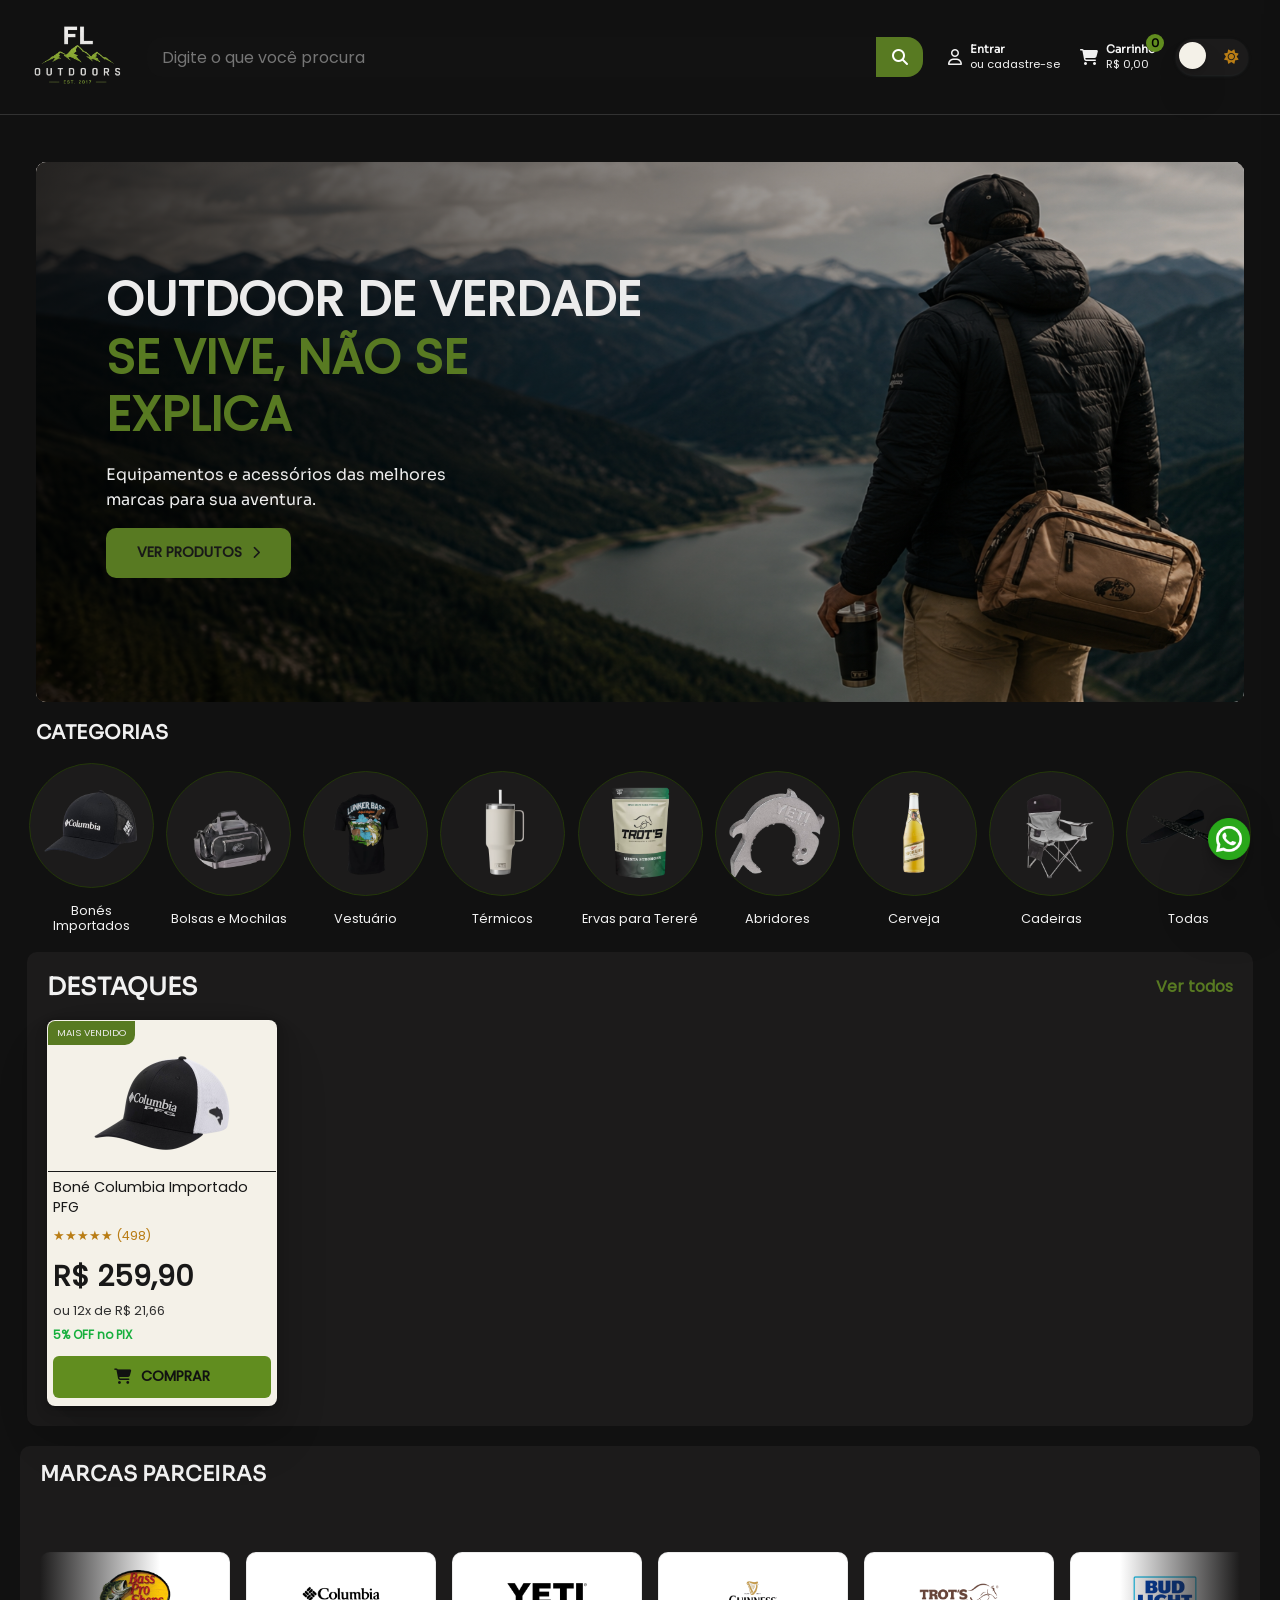
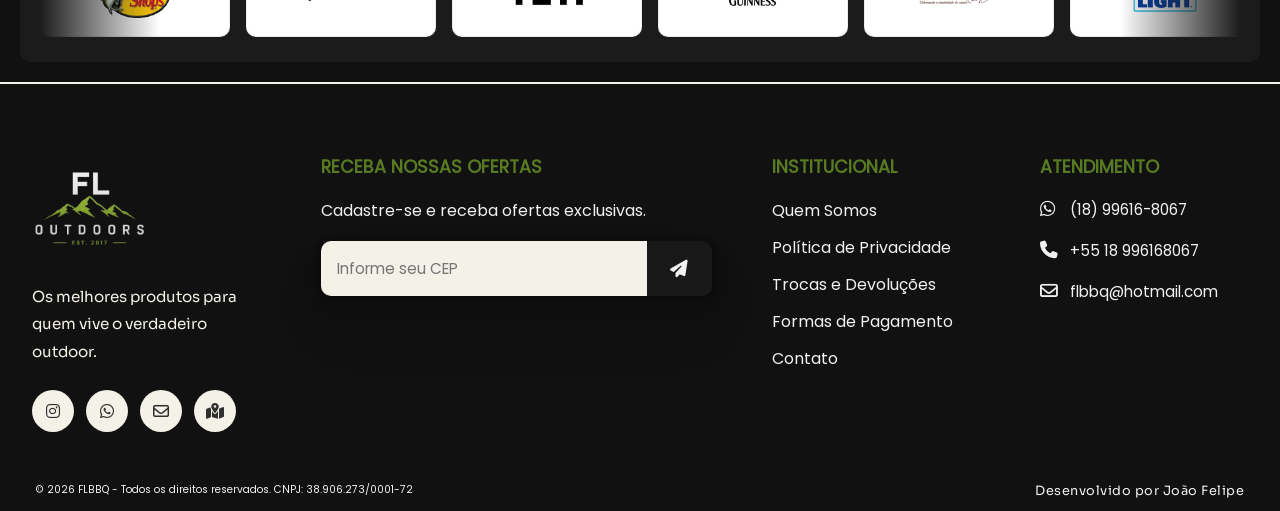
==== commit 1287ea67: "V2 do projeto melhoria na pagina produto" ====
--- a/index.html
+++ b/index.html
@@ -15,7 +15,7 @@
     
     <header id="header"></header>
 
-    <main>
+    <main class="main-banner">
 
         <div class="main-conteiner">
 
--- a/src/style/global.css
+++ b/src/style/global.css
@@ -1,6 +1,7 @@
 /* ---------------------------------
     IMPORTS DOS ELEMENTOS VISUAIS
 --------------------------------- */
+@import url(../assets/CSS/variaveis.css); /* AONDE FICA AS FONTS E VARIAVEIS DO CSS */
 @import url(../components/header/style.css); /* CSS DO HEADER */
 @import url(../components/footer/style.css); /* CSS DO FOOTER */
 @import url(../assets/CSS/banner.css); /* CSS DO BANNER */
@@ -9,214 +10,109 @@
 @import url(../assets/CSS/marcas.css); /* CSS DAS MARCAS PARCEIRAS */
 
 
-/* ---------------------------------
-    FONTS PRINCIPAIS DO SITE
---------------------------------- */
-@font-face {
-    font-family: "Poppins";
-    src: url(../assets/fonts/Poppins/Poppins-Regular.ttf);
-}
-@font-face {
-    font-family: "Sora";
-    src: url(../assets/fonts/Sora/static/Sora-Regular.ttf);
+/* =========================
+   RESET
+========================= */
+
+*,
+*::before,
+*::after{
+    margin:0;
+    padding:0;
+    box-sizing:border-box;
 }
 
 :root{
+    color-scheme: dark;
+}
 
-    /*==================================================
-                        CORES BASE
-    ==================================================*/
+html{
+    scroll-behavior:smooth;
+}
 
-    /* Fundo principal do site */
-    --principal-bg: #111111;
+body{
 
-    /* Fundo para hover e elementos ativos */
-    --houver-bg: #1c1b1b;
+    min-height:100vh;
 
-    /* Fundo de cards, header, footer e menus */
-    --invertido-bg: #F4F1E8;
+    background:var(--principal-bg);
 
-    /*==================================================
-                        TEXTOS
-    ==================================================*/
+    color:var(--principal-texto-cor);
 
-    /* Cor principal dos títulos */
-    --principal-texto-cor: #F1F1F1;
+    font-family:var(--font-principal);
 
-    /* Texto sobre fundos claros */
-    --invertido-texto-cor: #181818;
-    
-    --gray: #303030;
-    --gray-light: #ececec;
-
-    /*==================================================
-                    CORES DA MARCA
-    ==================================================*/
-
-    /* COR SECUNDARIA ELEMENTS SITE */
-    --color-secondary: #587a22;
-    --color-secondary-hover: #618d1f;
-    --color-secondary-light: #79af37;
-    --color-secondary-dark: #233709;
-
-    /*==================================================
-                CORES DE DESTAQUE
-    ==================================================*/
-
-    /* COR PRINCIPAL ELEMENTS SITE */
-    --color-primary: #764714;
-    --color-primary-hover: #995f26;
-    --color-primary-light: #b36f2c;
-    --color-primary-dark: #4c2c08;
-
-
-
-    /*==================================================
-                        STATUS
-    ==================================================*/
-
-    /* Sucesso */
-    --sucesso: #17af3d;
-
-    /* Erro */
-    --erro: #9e1313;
-
-    /* Aviso */
-    --aviso: #b97d15;
-
-    /* Informação */
-    --info: #1961ae;
-
-
-
-    /*==================================================
-                        FONTES
-    ==================================================*/
-
-    /* Fonte dos títulos */
-    --font-principal: "Poppins", sans-serif;
-
-    /* Fonte dos textos */
-    --font-secundaria: "Sora", sans-serif;
-
-
-
-    /*==================================================
-                        BORDAS
-    ==================================================*/
-
-    /* Pequena */
-    --radius-sm: 6px;
-
-    /* Média */
-    --radius-md: 10px;
-
-    /* Grande */
-    --radius-lg: 16px;
-
-    /* Circular */
-    --radius-full: 999px;
-
-
-
-    /*==================================================
-                        SOMBRAS
-    ==================================================*/
-
-    /* Pequena */
-    --shadow-sm: rgba(60, 64, 67, 0.3) 0px 1px 2px 0px, rgba(60, 64, 67, 0.15) 0px 1px 3px 1px;;
-
-    /* Média */
-    --shadow-md: rgba(0, 0, 0, 0.07) 0px 1px 2px, rgba(0, 0, 0, 0.07) 0px 2px 4px, rgba(0, 0, 0, 0.07) 0px 4px 8px, rgba(0, 0, 0, 0.07) 0px 8px 16px, rgba(0, 0, 0, 0.07) 0px 16px 32px, rgba(0, 0, 0, 0.07) 0px 32px 64px;;
-
-    /* Grande */
-    --shadow-lg: rgba(0, 0, 0, 0.25) 0px 54px 55px, rgba(0, 0, 0, 0.12) 0px -12px 30px, rgba(0, 0, 0, 0.12) 0px 4px 6px, rgba(0, 0, 0, 0.17) 0px 12px 13px, rgba(0, 0, 0, 0.09) 0px -3px 5px;;
-
-
-
-    /*==================================================
-                        TRANSIÇÕES
-    ==================================================*/
-
-    /* Rápida */
-    --transicao-sm: .2s;
-
-    /* Normal */
-    --transicao-md: .3s;
-
-    /* Lenta */
-    --transicao-lg: .5s;
+    overflow-x:hidden;
 
 }
 
-/*====================================
-            RESET
-====================================*/
-
-*{
-    margin: 0;
-    padding: 0;
-    box-sizing: border-box;
-    font-family: var(--font-principal);
-}
-
-html{
-    scroll-behavior: smooth;
-}
+/* =========================
+   ELEMENTOS GLOBAIS
+========================= */
 
 img{
-    display: block;
-    max-width: 100%;
+    display:block;
+    max-width:100%;
+    height:auto;
 }
 
 a{
-    text-decoration: none;
-    color: inherit;
+    color:inherit;
+    text-decoration:none;
 }
 
 button{
-    border: none;
-    outline: none;
-    cursor: pointer;
-    font-family: inherit;
+
+    border:none;
+
+    background:none;
+
+    font:inherit;
+
+    cursor:pointer;
+
 }
 
-input{
-    border: none;
-    outline: none;
-    font-family: var(--font-secundaria);
+input,
+textarea,
+select{
+
+    font:inherit;
+
+    border:none;
+
+    outline:none;
+
 }
 
-ul{
-    list-style: none;
+ul,
+ol{
+    list-style:none;
 }
 
 hr{
-    border: 1px solid var(--principal-texto-cor);
+    border:none;
+    border-top:1px solid var(--principal-texto-cor);
+    opacity:.15;
 }
 
+/* =========================
+   CONTAINER
+========================= */
+
+.container{
+
+    width:min(1400px,95%);
+
+    margin-inline:auto;
+
+}
 
 /* =========================
-   FONTES
+   MAIN
 ========================= */
 
-body{
-    width: auto;
-    height: auto;
-    color: var(--principal-texto-cor);
-    background: var(--principal-bg);
-}
+main{
 
-/* Container central da página */
-.container{
-    width:min(1400px,95%);
-    margin:auto;
-}
+    width:100%;
+    transition:var(--transicao-lg);
 
-main{
-    margin-top: 2vh;
-    display: flex;
-    align-items: center;
-    justify-content: center;
-    transition: var(--transicao-lg);
 }
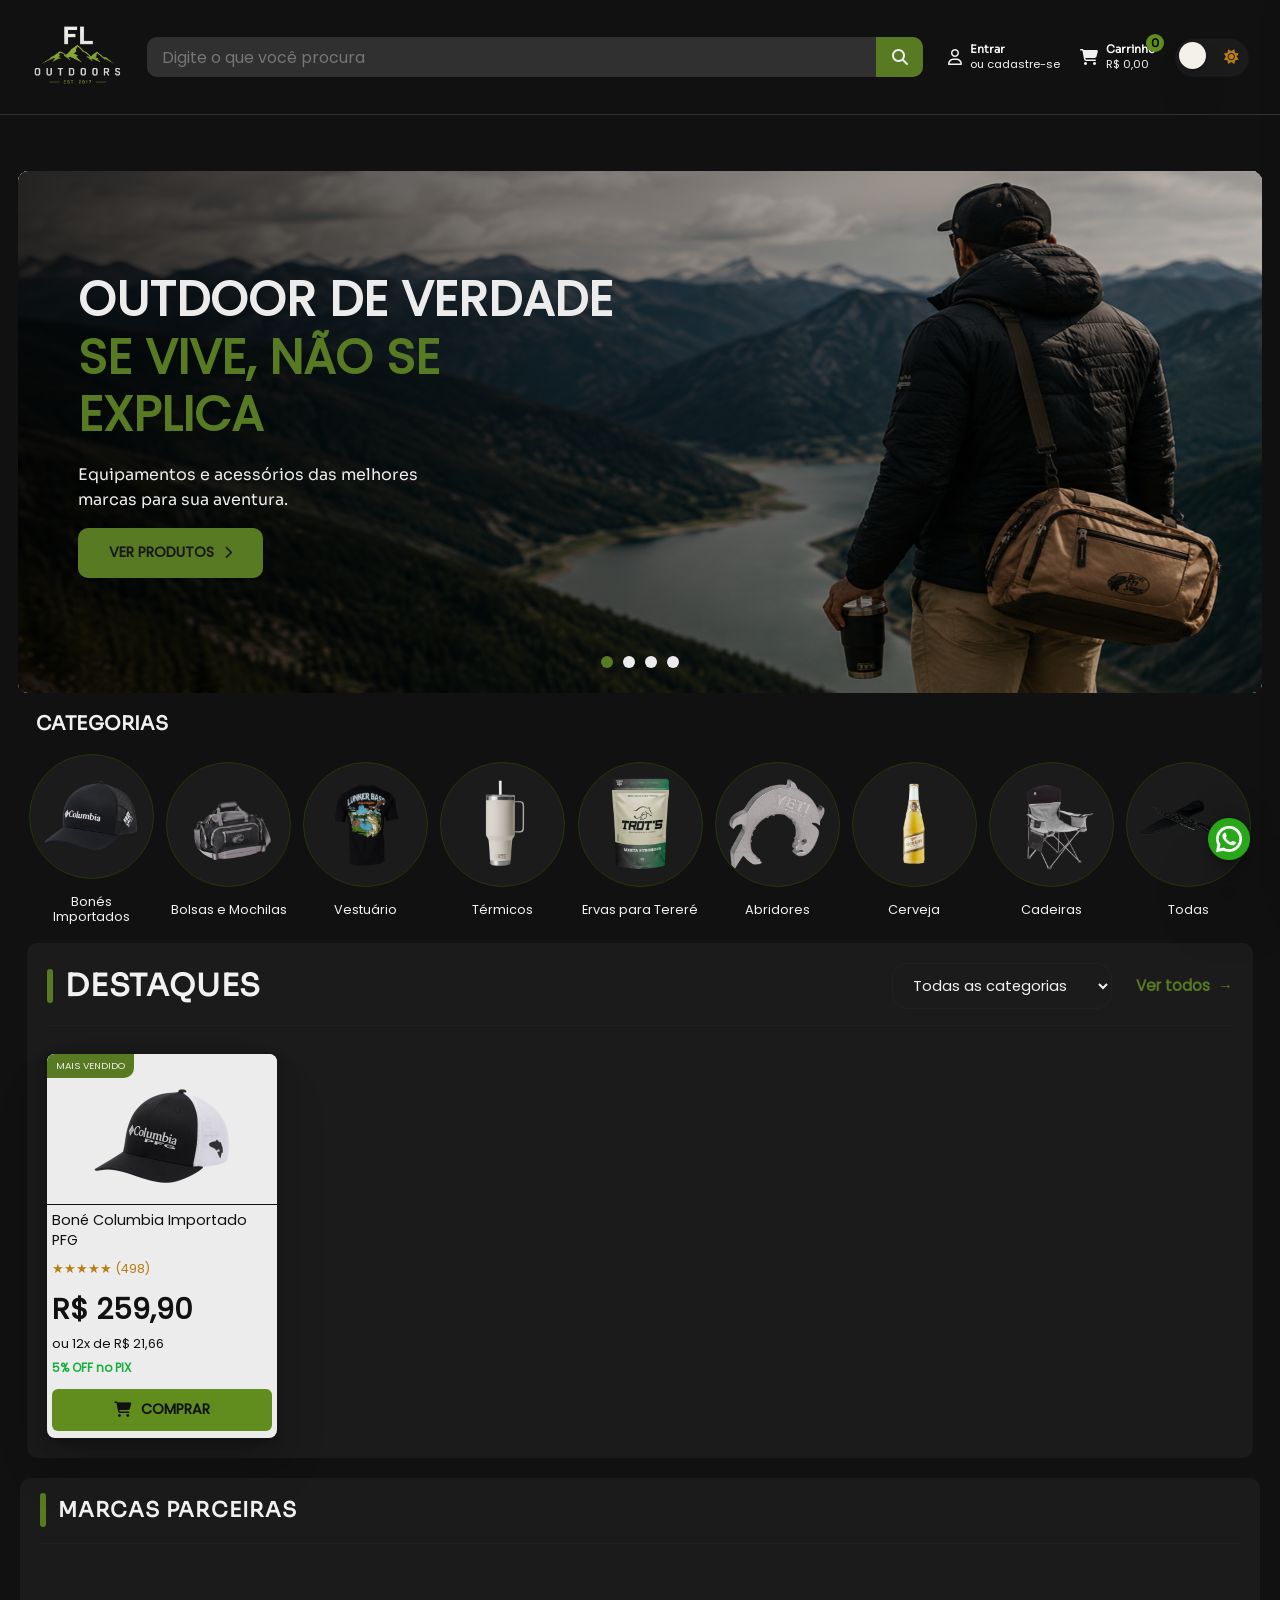
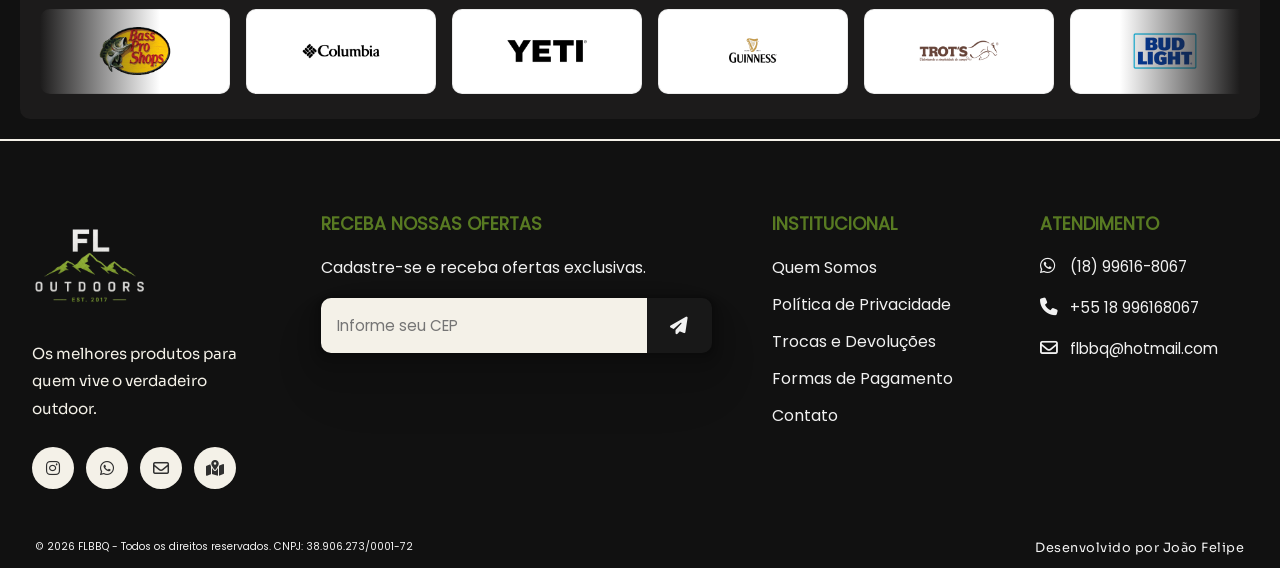
==== commit d94cc41b: "UPDATE V2 adição de login e conexao API" ====
--- a/index.html
+++ b/index.html
@@ -11,7 +11,7 @@
      <link rel="stylesheet" href="./src/style/global.css">
     <title>FLBBQ</title>
 </head>
-<body>
+<body id="home">
     
     <header id="header"></header>
 
@@ -43,6 +43,16 @@
             <button class="banner-btn next">
                 <i class="fa-solid fa-chevron-right"></i>
             </button>
+
+            <!-- Indicadores -->
+            <div class="banner-indicators">
+
+                <span class="indicator active"></span>
+                <span class="indicator"></span>
+                <span class="indicator"></span>
+                <span class="indicator"></span>
+
+            </div>
 
             <!-- Conteúdo -->
 
@@ -219,6 +229,24 @@
             <div class="section-header">
 
                 <h2>Destaques</h2>
+
+                <div class="section-filtros">
+
+                    <select name="categoria" id="categoria">
+
+                        <option value="todos">Todas as categorias</option>
+                        <option value="bones">Bonés Importados</option>
+                        <option value="vestuario">Vestuário</option>
+                        <option value="termicos">Térmicos</option>
+                        <option value="cerveja">Cerveja</option>
+                        <option value="abridores">Abridores</option>
+                        <option value="bolsas">Bolsas e Mochilas</option>
+                        <option value="cadeiras">Cadeiras e Decoração</option>
+                        <option value="terere">Ervas para Tereré</option>
+
+                    </select>
+
+                </div>
 
                 <a href="#">Ver todos</a>
 
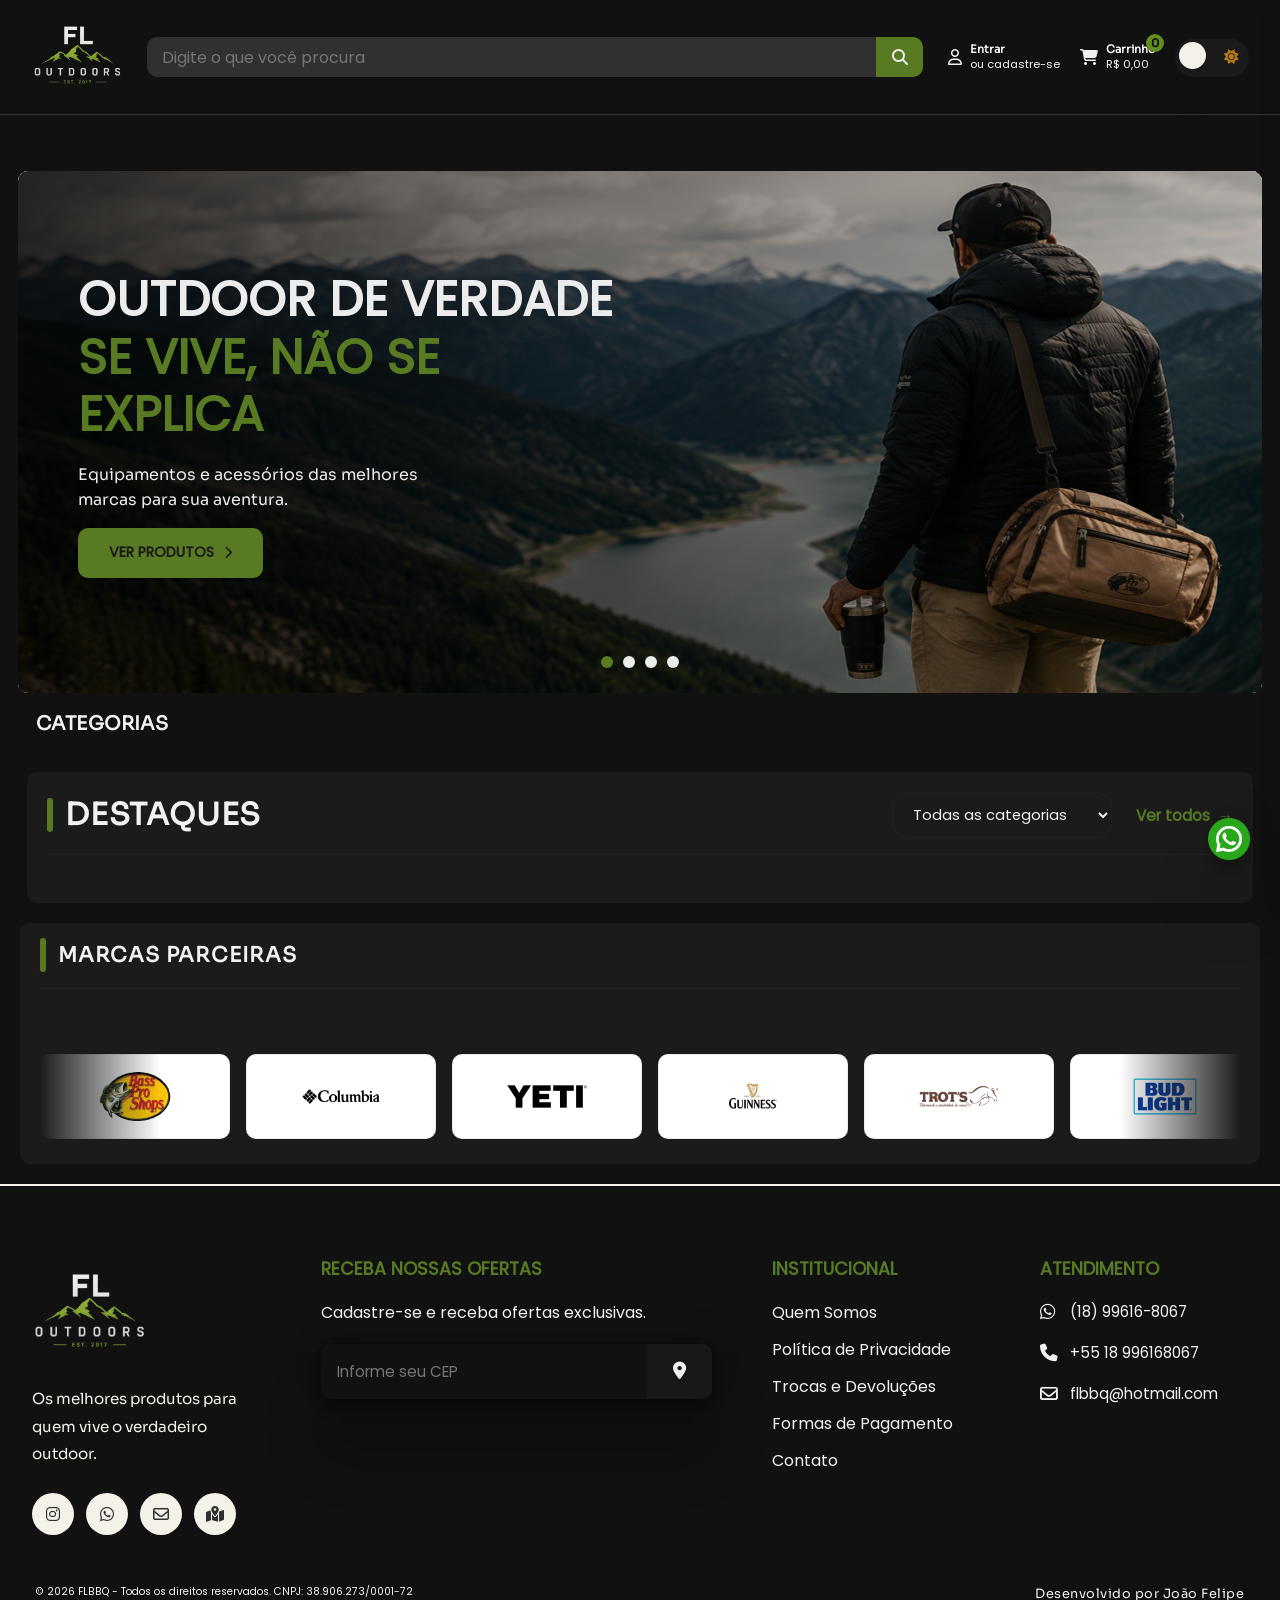
==== commit 5df2d262: "Integrando com a API" ====
--- a/index.html
+++ b/index.html
@@ -142,169 +142,56 @@
     </div>
     <section id="categorias">
 
-        <h2 class="categoria-title">Categorias</h2>
-
-        <div class="categoria-container">
-
-            <div class="categoria" onclick="categoria('bone')">
-                <div class="categoria-img">
-                    <img src="./src/assets/imgs/categorias/BONE.png" alt="Boné">
+            <h2 class="categoria-title">Categorias</h2>
+
+            <div class="categoria-container" id="categoriaConteiner">
+                <div class="categoria" id="TodasCategorias">
+                    <div class="categoria-img">
+                        <img src="" alt="" id="imgTodasCategorias">
+                        <h3 id="tituloTodasCategorias">Todas</h3>
+                    </div>
                 </div>
-                <h3>Bonés Importados</h3>
-            </div>
-
-            <div class="categoria">
-                <div class="categoria-img" onclick="categoria('mochila')">
-                    <img src="./src/assets/imgs/categorias/BOUSA_MOCHILA.png" alt="Mochila">
+            </div>
+
+        </section>
+
+        <section id="destaques">
+
+        <div class="container">
+
+            <div class="section-header">
+
+                <h2>Destaques</h2>
+
+
+                <div class="section-filtros">
+
+                    <select id="categoria">
+
+                        <option value="todos">
+                            Todas as categorias
+                        </option>
+
+                    </select>
+
                 </div>
-                <h3>Bolsas e Mochilas</h3>
-            </div>
-
-            <div class="categoria" onclick="categoria('vestuario')">
-                <div class="categoria-img">
-                    <img src="./src/assets/imgs/categorias/VESTUARIO.png" alt="Vestuário">
-                </div>
-                <h3>Vestuário</h3>
-            </div>
-
-            <div class="categoria" onclick="categoria('termico')">
-                <div class="categoria-img">
-                    <img src="./src/assets/imgs/categorias/TERMICOS.png" alt="Térmico">
-                </div>
-                <h3>Térmicos</h3>
-            </div>
-
-            <div class="categoria" onclick="categoria('terere')">
-                <div class="categoria-img">
-                    <img src="./src/assets/imgs/categorias/ERVA.png" alt="Tereré">
-                </div>
-                <h3>Ervas para Tereré</h3>
-            </div>
-
-            <div class="categoria" onclick="categoria('abridor')">
-                <div class="categoria-img">
-                    <img src="./src/assets/imgs/categorias/ABRIDOR_GARRAFA.png" alt="Abridor">
-                </div>
-                <h3>Abridores</h3>
-            </div>
-
-            <div class="categoria" onclick="categoria('cerveja')">
-                <div class="categoria-img">
-                    <img src="./src/assets/imgs/categorias/CERVEJA.png" alt="Cerveja">
-                </div>
-                <h3>Cerveja</h3>
-            </div>
-
-            <div class="categoria">
-                <div class="categoria-img" onclick="categoria('cadeira')">
-                    <img src="./src/assets/imgs/categorias/CADEIRAS_DECORACAO.png" alt="Cadeira">
-                </div>
-                <h3>Cadeiras</h3>
-            </div>
-
-            <div class="categoria" id="TodasCategorias">
-
-                <div class="categoria-img" onclick="categoria('todos')">
-
-                    <img
-                        id="imgTodasCategorias"
-                        src="./src/assets/imgs/categorias/CUTELEIRA.png"
-                        alt="Todas as categorias"
-                    >
-
-                </div>
-
-                <h3>Todas</h3>
-
-            </div>
-
-        </div>
-
-    </section>
-
-    <section id="destaques">
-
-        <div class="container">
-
-            <div class="section-header">
-
-                <h2>Destaques</h2>
-
-                <div class="section-filtros">
-
-                    <select name="categoria" id="categoria">
-
-                        <option value="todos">Todas as categorias</option>
-                        <option value="bones">Bonés Importados</option>
-                        <option value="vestuario">Vestuário</option>
-                        <option value="termicos">Térmicos</option>
-                        <option value="cerveja">Cerveja</option>
-                        <option value="abridores">Abridores</option>
-                        <option value="bolsas">Bolsas e Mochilas</option>
-                        <option value="cadeiras">Cadeiras e Decoração</option>
-                        <option value="terere">Ervas para Tereré</option>
-
-                    </select>
-
-                </div>
-
-                <a href="#">Ver todos</a>
-
-            </div>
-
-            <div class="produtos">
-
-                <!-- Produto -->
-
-                <a href="produto.html?id=1" class="link-produto">
-
-                    <article class="card-produto">
-
-                        <span class="status mais-vendido">Mais Vendido</span>
-
-                        <div class="image-produto">
-
-                            <img src="./src/assets/imgs/produtos/Bone-Columbia-PFG.png" alt="Boné Columbia PFG">
-
-                        </div>
-
-                        <div class="info-produto">
-
-                            <h3>
-                                Boné Columbia Importado PFG
-                            </h3>
-
-                            <div class="avaliacao">
-                                ★★★★★
-                                <span>(498)</span>
-                            </div>
-
-                            <div class="preco">
-                                R$ 259,90
-                            </div>
-
-                            <div class="parcelas">
-                                ou 12x de R$ 21,66
-                            </div>
-
-                            <div class="pix">
-                                5% OFF no PIX
-                            </div>
-
-                            <button>
-                                <i class="fa-solid fa-cart-shopping"></i>
-                                Comprar
-                            </button>
-
-                        </div>
-
-                    </article>
-
+
+
+                <a href="#">
+                    Ver todos
                 </a>
 
-                <!-- Repita os outros produtos -->
-
-            </div>
+
+            </div>
+
+
+            <!-- Produtos carregados pela API -->
+
+            <div class="produtos" id="listaProdutos">
+
+
+            </div>
+
 
         </div>
 
@@ -440,6 +327,5 @@
     
     <footer id="footer"></footer>
     <script type="module" src="./src/assets/JS/main.js"></script>
-    <script src="./src/assets/JS/categorias/script.js"></script>
 </body>
 </html>
